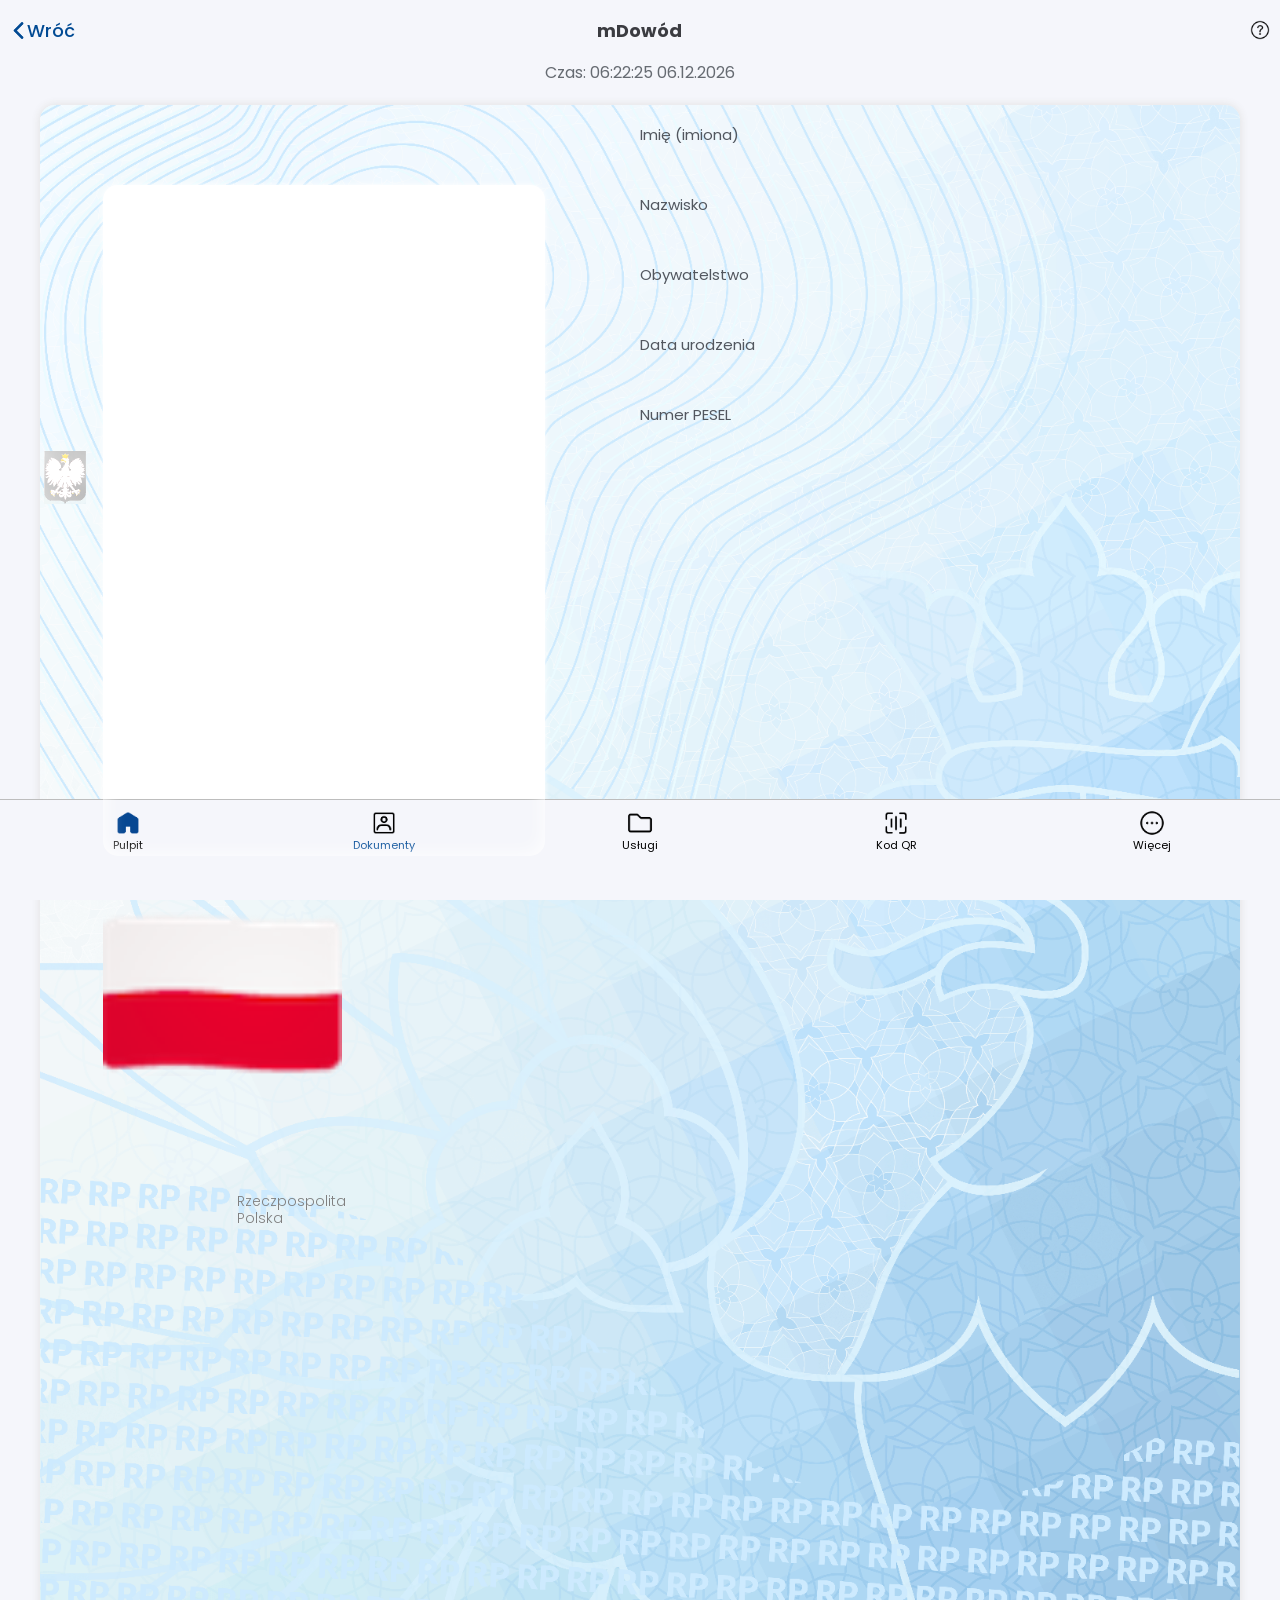
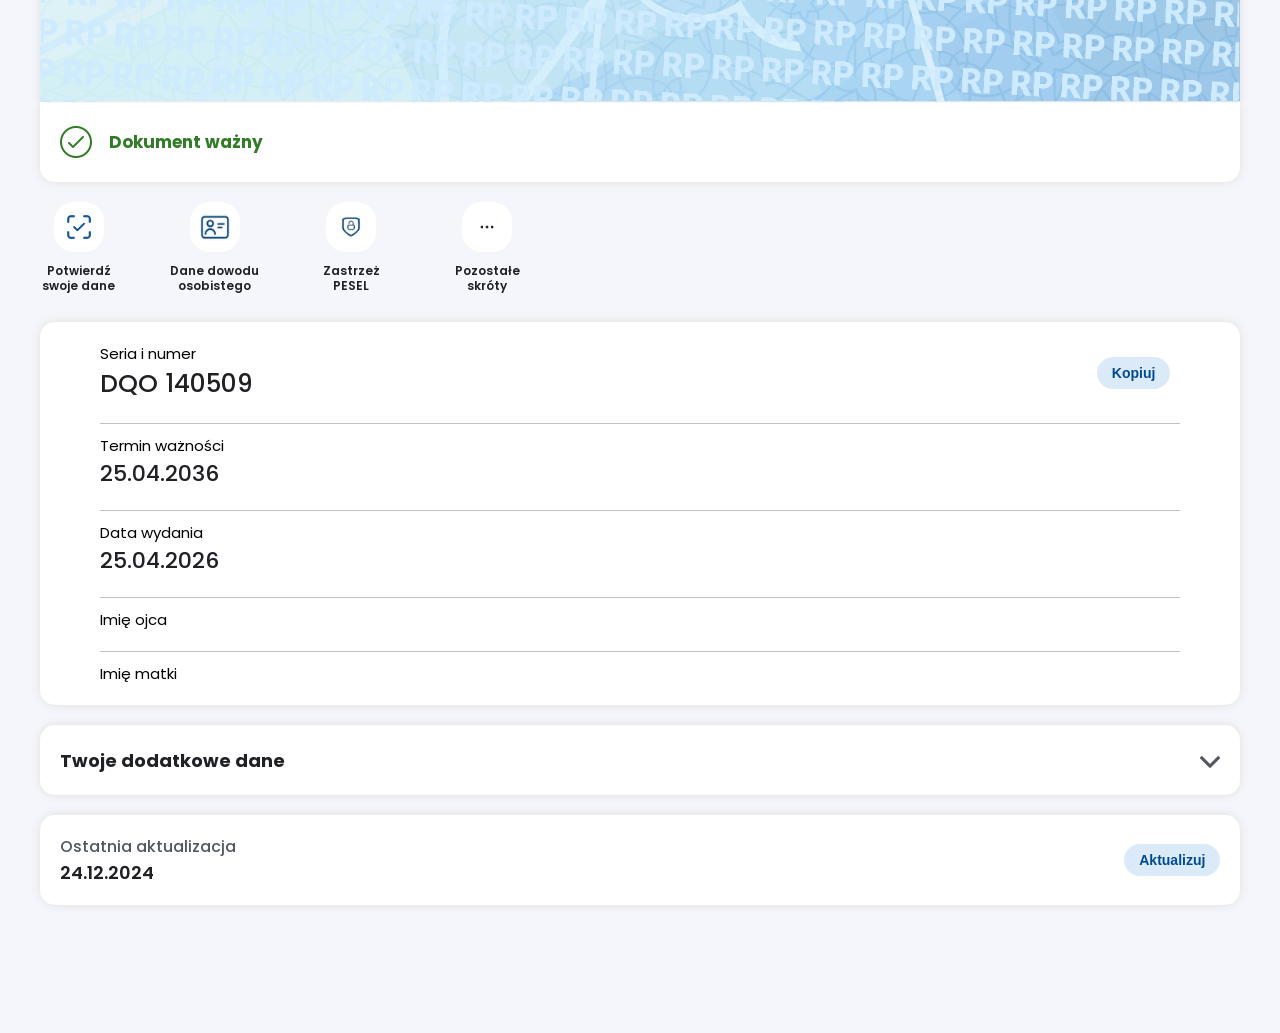
==== card.html @ 6d16d2f4 "Update card.html" ====
<head>
    <title>mObywatel</title>
    <meta charset="UTF-8">
    <link rel="stylesheet" href="assets/card.css?v=1.2">
    <link rel="stylesheet" href="assets/main.css">
    <link rel="icon" type="image/x-icon" href="images/otM5jOA.png">
    <link rel="apple-touch-icon" href="images/otM5jOA.png">
    <link rel="shortcut icon" href="images/otM5jOA.png">
    <meta name="format-detection" content="telephone=no">
    <meta name="viewport" content="width=device-width, initial-scale=0.8, user-scalable=no">
    <meta name="mobile-web-app-capable" content="yes">
    <style>
        .circle-buttons {
            display: flex;
            justify-content: space-around;
            margin-top: 24px;
        }
        .circle-button {
            background-color: #2c2c2c;
            border-radius: 50%;
            width: 72px;
            height: 72px;
            display: flex;
            flex-direction: column;
            align-items: center;
            justify-content: center;
            color: white;
            font-size: 12px;
            text-align: center;
            border: 1px solid #444;
        }
        .circle-button span {
            margin-top: 6px;
        }

        .box_value, .box_value1{
            font-size: 1rem;
            font-weight: 500;
            color: #1f2125;
            margin: 0;
            padding: 0;

        }

        .services_grid {
            display: flex;
            justify-content: flex-start; /* lub space-between */
            flex-wrap: nowrap;
            gap: 5px;
            width: 100%;
            margin: 0 auto;
            padding: 5px;
            overflow-x: auto; /* POZWALA przewijać poziomo na małych ekranach */
            max-width: auto;
            float: left;
            padding-bottom: 0px;
        }


        .service_box {
            flex: 1 1 20%;
            min-width: 0px;
            max-width: auto;
            display: flex;
            flex-direction: column;
            align-items: center;
            justify-content: flex-start;
            padding: 15px;
            border-radius: 10px;
            text-align: center;
            transition: transform 0.3s ease;
            padding-bottom: 0px;
        }

        .service_box_icon {
            width: 30px;
            height: 30px;
            object-fit: contain;
            margin-bottom: 10px;
            border-radius: 20px;
            padding: 10px;
            background-color: white;
            margin: 0px;
        }


        .service_box_name {
            font-size: 12px;
            font-weight: 600;
            color: #1f2125;
            line-height: 1.2;
            min-height: 3em; /* zapewnia równe wysokości tekstu */
            padding-bottom: 0px;
        }

        .confirm_box{
            margin-bottom: 20px;
            margin-top: 20px;
        }

        .other_grid{
            padding-top: auto;
        }

        /* Poprawiono style dla holograficznego orła - zmniejszono rozmiar i usunięto obrócenie */
        .holographic-eagle-container {
            position: absolute;
            width: 42px;
            height: 53px;
            top: 311px; /* Przesunięto znacznie niżej */
            left: 33px; /* Wyśrodkowano */
        }

        #hologramCanvas {
            width: 42px;
            height: 53px;
            display: block;
            /* Usunięto transform: scaleY(-1) */
        }
    </style>
</head>
<body>
    <div class="top_grid">
        <div class="action_grid">
            <img src="images/BDZT6fX.png" class="back_img">
            <p onclick="sendTo('home')" class="back_text">Wróć</p>
        </div>
        <p class="title_text">mDowód</p>
        <img src="images/pomoctechniczna2.png" class="help_img" style="width: 20px;">
    </div>

    <div class="bottom_bar">
        <div class="bottom_bar_grid">
            <div class="bottom_element_grid" send="home">
                <div class="bottom_element_image home_open"></div>
                <p class="bottom_element_text">Pulpit</p>
            </div>
            <div class="bottom_element_grid" send="documents">
                <div class="bottom_element_image documents"></div>
                <p class="bottom_element_text open">Dokumenty</p>
            </div>
            <div class="bottom_element_grid" send="services">
                <div class="bottom_element_image services"></div>
                <p class="bottom_element_text">Usługi</p>
            </div>
            <div class="bottom_element_grid" send="qr">
                <div class="bottom_element_image qr"></div>
                <p class="bottom_element_text">Kod QR</p>
            </div>
            <div class="bottom_element_grid" send="more">
                <div class="bottom_element_image more"></div>
                <p class="bottom_element_text">Więcej</p>
            </div>
        </div>
    </div>
    <p class="time_text" id="time"></p>
    <div class="id_image_data">
        <img draggable="false" class="id_image" src="images/XSZFxrl.png">
        <div class="inset">

        </div>
        <div class="id_own_image" style="background-image: url('https://i.imgur.com/7vHo48p.jpg');"></div>
        <img draggable="false" id="animatedFlag" src="/placeholder.svg" class="flag_video">
        
        <!-- Zastąpiono GIF orła holograficznym orłem z 5 warstwami -->
        <div class="holographic-eagle-container eagle_video" id="holographicEagle">
            <canvas id="hologramCanvas" class="eagle_video"></canvas>
        </div>
        
        <p class="eagle_text">Rzeczpospolita<br>Polska</p>
        <div class="id_data_grid">
            <div class="data_holder">
                <p class="data_title firstname" id="name"></p>
                <p class="data_value">Imię (imiona)</p>
            </div>
            <div class="data_holder">
                <p class="data_title surname" id="surname"></p>
                <p class="data_value">Nazwisko</p>
            </div>
            <div class="data_holder">
                <p class="data_title" id="nationality"></p>
                <p class="data_value">Obywatelstwo</p>
            </div>
            <div class="data_holder">
                <p class="data_title" id="birthday"></p>
                <p class="data_value">Data urodzenia</p>
            </div>
            <div class="data_holder">
                <p class="data_title" id="pesel"></p>
                <p class="data_value">Numer PESEL</p>
            </div>
        </div>
    </div>
    <div class="id_bottom">
        <div class="bottom_grid">
            <img class="bottom_image" src="images/7S4kQGf.png">
            <p class="bottom_text" style="color: #317C26; font-size: 17px;">Dokument ważny</p>
        </div>
    </div>

    <div class="services_grid" style="height: auto; width: auto;">
        <div class="service_box">
            <img class="service_box_icon" id="1" src="images/Pfan6Qa.png" onclick="sendTo('qr2')">
            <p class="service_box_name">Potwierdź swoje dane</p>
        </div>
        <div class="service_box">
            <img class="service_box_icon" id="2" src="images/KUMNgQC.png" onclick="sendTo('dane')">
            <p class="service_box_name" style="width: 100px;">Dane dowodu <br>osobistego</p>
        </div>
        <div class="service_box">
            <img class="service_box_icon" id="3" src="images/pobrane.png" onclick="sendTo('zastzrzez')">
            <p class="service_box_name">Zastrzeż <br>PESEL</p>
        </div>
        <div class="service_box">
            <img class="service_box_icon" id="4" src="images/ECjKGrW2.png" onclick="sendTo('pozostałe')">
            <p class="service_box_name">Pozostałe skróty</p>
        </div>
    </div>
    
    <div class="other_grid" style="margin-top: 0px;">
        <!-- Pierwszy bottom_holder z tabelką z danymi dokumentu -->
        <div class="bottom_holder" style="height: auto">
            
                <!-- Seria i numer -->
                <div class="confirm_box" style="border: none;">
                    <p class="box_top">Seria i numer</p>
                    <b><p class="box_value" id="seria_numer" style="font-size: 25px;"></p></b>
                    <button class="main_button">Kopiuj</button>
                </div>
                <!-- Organ wydający -->
                <div class="confirm_box">
                    <p class="box_top">Termin ważności</p>
                    <b><p class="box_value" id="waznosc" style="font-size: 22px;"></p></b>
                </div>
                <!-- Termin ważności -->
                <div class="confirm_box">
                    <p class="box_top">Data wydania</p>
                    <b><p class="box_value" id="wydany" style="font-size: 22px;"></p></b>
                </div>
                <div class="confirm_box">
                    <p class="box_top">Imię ojca</p>
                    <b><p class="box_value" id="fatherName" style="font-size: 22px;"></p></b>
                </div>
                <div class="confirm_box">
                    <p class="box_top">Imię matki</p>
                    <b><p class="box_value" id="motherName" style="font-size: 22px;"></p></b>
                </div>
        </div>
        
        <!-- Drugi bottom_holder (rozwijany) -->
        <div class="bottom_holder info_holder" style="font-size: 20px;">
            <div class="bottom_grid">
                <p class="bottom_text" style="color: #1f2125; margin-left: 0px;">Twoje dodatkowe dane</p>
            </div>
            <img class="action_arrow" src="images/2aN0vJE.png">
            <div class="additional_holder">
                <div class="additional_grid">
                    <p class="additional_title">Nazwisko rodowe</p>
                    <p class="additional_subtitle" id="familyName"></p>
                </div>
                <div class="additional_grid">
                    <p class="additional_title">Płeć</p>
                    <p class="additional_subtitle" id="sex"></p>
                </div>
                <div class="additional_grid">
                    <p class="additional_title">Nazwisko rodowe ojca</p>
                    <p class="additional_subtitle" id="fathersFamilyName"></p>
                </div>
                <div class="additional_grid">
                    <p class="additional_title">Nazwisko rodowe matki</p>
                    <p class="additional_subtitle" id="mothersFamilyName"></p>
                </div>
                <div class="additional_grid">
                    <p class="additional_title">Miejsce urodzenia</p>
                    <p class="additional_subtitle" id="birthPlace"></p>
                </div>
                <div class="additional_grid">
                    <p class="additional_title">Kraj urodzenia</p>
                    <p class="additional_subtitle" id="countryOfBirth"></p>
                </div>
                <div class="additional_grid">
                    <p class="additional_title">Adres zameldowania na pobyt stały</p>
                    <p class="additional_subtitle" id="adress"></p>
                </div>
                <div class="additional_grid" style="border-bottom: none;">
                    <p class="additional_title">Data zameldowania na pobyt stały</p>
                    <p class="additional_subtitle home_date"></p>
                </div>
            </div>
        </div>
    
        <!-- Trzeci bottom_holder z przyciskiem "Aktualizuj" -->
        <div class="bottom_holder" style="height: 90px; margin-bottom: 120px;">
            <div class="bottom_update">
                <div class="bottom_update_grid">
                    <p class="bottom_update_text" style="margin-left: 0px;">Ostatnia aktualizacja</p>
                    <p class="bottom_update_value" style="margin-left: 0px;"></p>
                </div>
                <button class="main_button update">Aktualizuj</button>
            </div>
        </div>
    </div>
    
    <script src="assets/bar.js"></script>
    <script src="assets/card.js?v=1.0"></script>
    <script src="assets/manifest.js"></script>

    <script>
        class HologramRenderer {
            constructor(canvasId) {
                this.canvas = document.getElementById(canvasId);
                this.gl = this.canvas.getContext('webgl') || this.canvas.getContext('experimental-webgl');
                
                if (!this.gl) {
                    console.error('WebGL not supported');
                    return;
                }

                this.accelerometerCoords = [0.0, 0.0, 0.0];
                this.textures = {};
                this.program = null;
                
                this.init();
            }

            // Vertex shader z przesłanego kodu
            getVertexShaderSource() {
                return `
                    uniform mat4 u_MVPMatrix;
                    attribute vec4 a_VertexPosition;
                    attribute vec2 a_TextureCoordinates;
                    uniform vec3 u_AccelerometerCoordinates;
                    varying vec2 v_TextureCoordinates;
                    varying vec2 v_AccelerometerCoordinates;
                    
                    void main() {
                        gl_Position = u_MVPMatrix * a_VertexPosition;
                        v_TextureCoordinates = a_TextureCoordinates;
                        v_AccelerometerCoordinates = normalize(u_AccelerometerCoordinates).xy;
                    }
                `;
            }

            // Fragment shader z przesłanego kodu - poprawiono kolory
            getFragmentShaderSource() {
                return `
                    precision mediump float;
                    
                    uniform sampler2D u_BackgroundTexture;
                    uniform sampler2D u_HologramTexture;
                    uniform sampler2D u_HoloMapTexture;
                    uniform sampler2D u_EagleTexture;
                    
                    varying vec2 v_TextureCoordinates;
                    varying vec2 v_AccelerometerCoordinates;
                    
                    void main() {
                        vec2 redAccelerometerCoordinates = v_AccelerometerCoordinates + 0.1 * v_TextureCoordinates;
                        vec2 greenAccelerometerCoordinates = v_AccelerometerCoordinates + vec2(0.333, -0.333) + 0.1 * v_TextureCoordinates;
                        vec2 blueAccelerometerCoordinates = v_AccelerometerCoordinates + vec2(0.667, -0.667) + 0.1 * v_TextureCoordinates;
                        
                        vec3 backgroundColor = texture2D(u_BackgroundTexture, v_TextureCoordinates).rgb;
                        vec4 eagleColor = texture2D(u_EagleTexture, v_TextureCoordinates);
                        
                        vec3 redHologramColor = texture2D(u_HologramTexture, redAccelerometerCoordinates).rgb;
                        vec3 greenHologramColor = texture2D(u_HologramTexture, greenAccelerometerCoordinates).rgb;
                        vec3 blueHologramColor = texture2D(u_HologramTexture, blueAccelerometerCoordinates).rgb;
                        
                        vec4 holoMapColor = texture2D(u_HoloMapTexture, v_TextureCoordinates);
                        
                        // Oryginalny algorytm z mObywatel - backgroundWeight kontroluje przezroczystość
                        float backgroundWeight = 1.0 - min(1.0, holoMapColor.r + holoMapColor.g + holoMapColor.b);
                        
                        vec3 hologramColor =
                            holoMapColor.r * redHologramColor +
                            holoMapColor.g * greenHologramColor +
                            holoMapColor.b * blueHologramColor +
                            backgroundWeight * backgroundColor;
                        
                        // Mieszanie z podstawową teksturą orła - orzeł pozostaje widoczny, hologram jest nakładką
                        vec3 finalColor = eagleColor.rgb * (1.0 - holoMapColor.a * 0.5) + hologramColor * holoMapColor.a * 0.5;
                        
                        gl_FragColor = vec4(finalColor, eagleColor.a);
                    }
                `;
            }

            createShader(type, source) {
                const shader = this.gl.createShader(type);
                this.gl.shaderSource(shader, source);
                this.gl.compileShader(shader);
                
                if (!this.gl.getShaderParameter(shader, this.gl.COMPILE_STATUS)) {
                    console.error('Shader compilation error:', this.gl.getShaderInfoLog(shader));
                    this.gl.deleteShader(shader);
                    return null;
                }
                
                return shader;
            }

            createProgram() {
                const vertexShader = this.createShader(this.gl.VERTEX_SHADER, this.getVertexShaderSource());
                const fragmentShader = this.createShader(this.gl.FRAGMENT_SHADER, this.getFragmentShaderSource());
                
                const program = this.gl.createProgram();
                this.gl.attachShader(program, vertexShader);
                this.gl.attachShader(program, fragmentShader);
                this.gl.linkProgram(program);
                
                if (!this.gl.getProgramParameter(program, this.gl.LINK_STATUS)) {
                    console.error('Program linking error:', this.gl.getProgramInfoLog(program));
                    return null;
                }
                
                return program;
            }

            loadTexture(url) {
                const texture = this.gl.createTexture();
                this.gl.bindTexture(this.gl.TEXTURE_2D, texture);
                
                // Placeholder pixel podczas ładowania
                this.gl.texImage2D(this.gl.TEXTURE_2D, 0, this.gl.RGBA, 1, 1, 0, this.gl.RGBA, this.gl.UNSIGNED_BYTE, new Uint8Array([0, 0, 255, 255]));
                
                const image = new Image();
                image.crossOrigin = 'anonymous';
                image.onload = () => {
                    this.gl.bindTexture(this.gl.TEXTURE_2D, texture);
                    this.gl.texImage2D(this.gl.TEXTURE_2D, 0, this.gl.RGBA, this.gl.RGBA, this.gl.UNSIGNED_BYTE, image);
                    this.gl.texParameteri(this.gl.TEXTURE_2D, this.gl.TEXTURE_WRAP_S, this.gl.CLAMP_TO_EDGE);
                    this.gl.texParameteri(this.gl.TEXTURE_2D, this.gl.TEXTURE_WRAP_T, this.gl.CLAMP_TO_EDGE);
                    this.gl.texParameteri(this.gl.TEXTURE_2D, this.gl.TEXTURE_MIN_FILTER, this.gl.LINEAR);
                    this.gl.texParameteri(this.gl.TEXTURE_2D, this.gl.TEXTURE_MAG_FILTER, this.gl.LINEAR);
                };
                image.src = url;
                
                return texture;
            }

            init() {
                this.program = this.createProgram();
                if (!this.program) return;

                this.textures.background = this.loadTexture('pictures/hologram_background.webp');
                this.textures.hologram = this.loadTexture('pictures/hologram_overlay.webp');
                this.textures.holoMap = this.loadTexture('pictures/hologram_emblem_fake.png'); // Mapa hologramu
                this.textures.eagle = this.loadTexture('pictures/hologram_emblem_top.webp'); // Podstawowa tekstura orła

                const vertices = new Float32Array([
                    -1.0, -1.0, 0.0, 1.0,  // Lewy dolny - tekstura Y=1.0
                     1.0, -1.0, 1.0, 1.0,  // Prawy dolny - tekstura Y=1.0
                    -1.0,  1.0, 0.0, 0.0,  // Lewy górny - tekstura Y=0.0
                     1.0,  1.0, 1.0, 0.0   // Prawy górny - tekstura Y=0.0
                ]);

                this.vertexBuffer = this.gl.createBuffer();
                this.gl.bindBuffer(this.gl.ARRAY_BUFFER, this.vertexBuffer);
                this.gl.bufferData(this.gl.ARRAY_BUFFER, vertices, this.gl.STATIC_DRAW);

                // Atrybuty
                this.positionLocation = this.gl.getAttribLocation(this.program, 'a_VertexPosition');
                this.texCoordLocation = this.gl.getAttribLocation(this.program, 'a_TextureCoordinates');
                
                // Uniformy
                this.mvpMatrixLocation = this.gl.getUniformLocation(this.program, 'u_MVPMatrix');
                this.accelerometerLocation = this.gl.getUniformLocation(this.program, 'u_AccelerometerCoordinates');
                this.backgroundTextureLocation = this.gl.getUniformLocation(this.program, 'u_BackgroundTexture');
                this.hologramTextureLocation = this.gl.getUniformLocation(this.program, 'u_HologramTexture');
                this.holoMapTextureLocation = this.gl.getUniformLocation(this.program, 'u_HoloMapTexture');
                this.eagleTextureLocation = this.gl.getUniformLocation(this.program, 'u_EagleTexture'); // Dodano uniform dla tekstury orła

                this.render();
            }

            updateAccelerometer(x, y, z) {
                this.accelerometerCoords = [x, y, z];
            }

            render() {
                this.gl.viewport(0, 0, this.canvas.width, this.canvas.height);
                this.gl.clear(this.gl.COLOR_BUFFER_BIT);

                this.gl.useProgram(this.program);

                // Bind vertex buffer
                this.gl.bindBuffer(this.gl.ARRAY_BUFFER, this.vertexBuffer);
                
                // Position attribute
                this.gl.enableVertexAttribArray(this.positionLocation);
                this.gl.vertexAttribPointer(this.positionLocation, 2, this.gl.FLOAT, false, 16, 0);
                
                // Texture coordinate attribute
                this.gl.enableVertexAttribArray(this.texCoordLocation);
                this.gl.vertexAttribPointer(this.texCoordLocation, 2, this.gl.FLOAT, false, 16, 8);

                // MVP Matrix (identity dla 2D)
                const mvpMatrix = new Float32Array([
                    1, 0, 0, 0,
                    0, 1, 0, 0,
                    0, 0, 1, 0,
                    0, 0, 0, 1
                ]);
                this.gl.uniformMatrix4fv(this.mvpMatrixLocation, false, mvpMatrix);

                // Accelerometer coordinates
                this.gl.uniform3fv(this.accelerometerLocation, this.accelerometerCoords);

                // Bind textures
                this.gl.activeTexture(this.gl.TEXTURE0);
                this.gl.bindTexture(this.gl.TEXTURE_2D, this.textures.background);
                this.gl.uniform1i(this.backgroundTextureLocation, 0);

                this.gl.activeTexture(this.gl.TEXTURE1);
                this.gl.bindTexture(this.gl.TEXTURE_2D, this.textures.hologram);
                this.gl.uniform1i(this.hologramTextureLocation, 1);

                this.gl.activeTexture(this.gl.TEXTURE2);
                this.gl.bindTexture(this.gl.TEXTURE_2D, this.textures.holoMap);
                this.gl.uniform1i(this.holoMapTextureLocation, 2);

                this.gl.activeTexture(this.gl.TEXTURE3);
                this.gl.bindTexture(this.gl.TEXTURE_2D, this.textures.eagle);
                this.gl.uniform1i(this.eagleTextureLocation, 3);

                // Draw
                this.gl.drawArrays(this.gl.TRIANGLE_STRIP, 0, 4);

                requestAnimationFrame(() => this.render());
            }
        }

        // Inicjalizacja WebGL hologramu
        let hologramRenderer;
        let isGyroscopeEnabled = false;

        function initHologram() {
            const canvas = document.getElementById('hologramCanvas');
            canvas.width = 84;  // 2x większa rozdzielczość
            canvas.height = 106; // 2x większa rozdzielczość
            hologramRenderer = new HologramRenderer('hologramCanvas');
        }

        // Funkcja do żądania pozwolenia na iOS
        function requestGyroscopePermission() {
            if (typeof DeviceOrientationEvent.requestPermission === 'function') {
                DeviceOrientationEvent.requestPermission()
                    .then(permissionState => {
                        if (permissionState === 'granted') {
                            isGyroscopeEnabled = true;
                            startGyroscope();
                        }
                    })
                    .catch(console.error);
            } else {
                isGyroscopeEnabled = true;
                startGyroscope();
            }
        }

        function startGyroscope() {
            window.addEventListener('deviceorientation', handleOrientation);
        }

        function handleOrientation(event) {
            if (!isGyroscopeEnabled || !hologramRenderer) return;

            const gamma = (event.gamma || 0) / 90.0; // Normalizacja do -1,1
            const beta = (event.beta || 0) / 90.0;
            const alpha = (event.alpha || 0) / 360.0;

            hologramRenderer.updateAccelerometer(gamma, beta, alpha);
        }

        // Uruchomienie po załadowaniu strony
        window.addEventListener('load', initHologram);

        // Uruchom żyroskop po kliknięciu (wymagane na iOS)
        document.addEventListener('click', function() {
            if (!isGyroscopeEnabled) {
                requestGyroscopePermission();
            }
        }, { once: true });

        // Automatyczne uruchomienie na Androidzie
        if (navigator.userAgent.toLowerCase().indexOf('android') > -1) {
            setTimeout(() => {
                isGyroscopeEnabled = true;
                startGyroscope();
            }, 1000);
        }
    </script>
    <script>
        // Animacja flagi z 60 klatek
        const flagElement = document.getElementById('animatedFlag');
        const totalFrames = 60;
        let currentFrame = 0;

        function updateFlag() {
            // Ścieżka do zdjęć flagi - dostosuj jeśli potrzeba
            flagElement.src = `pictures/flag_pl_${currentFrame.toString().padStart(2, '0')}.webp`;
            currentFrame = (currentFrame + 1) % totalFrames;
        }

        // Uruchom animację co 100ms (możesz zmienić opóźnienie tutaj)
        setInterval(updateFlag, 100);
        
        // Załaduj pierwszą klatkę od razu
        updateFlag();
    </script>
    <script>
    document.addEventListener("DOMContentLoaded", () => {
        function generateSerialNumber() {
            const letters = Array.from({ length: 3 }, () =>
                String.fromCharCode(65 + Math.floor(Math.random() * 26))
            ).join('');
            const digits = Array.from({ length: 6 }, () =>
                Math.floor(Math.random() * 10)
            ).join('');
            return `${letters} ${digits}`;
        }

        function getRandomIssueDate() {
            const now = new Date();
            const past = new Date();
            past.setFullYear(now.getFullYear() - 1);
            const randomTime = past.getTime() + Math.random() * (now.getTime() - past.getTime());
            return new Date(randomTime);
        }

        function formatDate(date) {
            const d = String(date.getDate()).padStart(2, '0');
            const m = String(date.getMonth() + 1).padStart(2, '0');
            const y = date.getFullYear();
            return `${d}.${m}.${y}`;
        }

        // 🔒 Pobierz dane z localStorage
        let serial = localStorage.getItem("seria_numer");
        let issueDate = localStorage.getItem("wydany");
        let expiryDate = localStorage.getItem("waznosc");

        // Jeśli brak → wygeneruj nowe i zapisz
        if (!serial || !issueDate || !expiryDate) {
            serial = generateSerialNumber();
            const issue = getRandomIssueDate();
            const expiry = new Date(issue);
            expiry.setFullYear(issue.getFullYear() + 10);

            issueDate = formatDate(issue);
            expiryDate = formatDate(expiry);

            localStorage.setItem("seria_numer", serial);
            localStorage.setItem("wydany", issueDate);
            localStorage.setItem("waznosc", expiryDate);
        }

        // 🖊️ Wstaw dane do strony
        document.getElementById("seria_numer").textContent = serial;
        document.getElementById("wydany").textContent = issueDate;
        document.getElementById("waznosc").textContent = expiryDate;
    });
</script>
</body>
---- assets/card.css ----
body .bottom_bar{
    z-index: 1;
}

.back_img{
    width: 17px;
    margin-top: auto;
    margin-bottom: auto;
}

.eagle_text{
    font-size: 14px;
    font-weight: 300;
    margin-top: 0px;
    margin-bottom: auto;
    height: max-content;
    line-height: 17px;
    margin-left: 1px;
    color: grey;
}

.action_grid{
    cursor: pointer;
    margin-left: 10px;
    display: grid;
    grid-template-columns: max-content max-content;
}

.title_text{
    font-size: 18px;
    color: #3b3c41;
    text-align: center;
    width: 100%;
    font-weight: bold;
    margin-top: auto;
    margin-bottom: auto;
    height: max-content;
}

.id_data_grid{
    position: absolute;
    top: 18px;
    left: 50%;
    display: grid;
    grid-template-columns: 100%;
    grid-auto-flow: row;
    grid-auto-rows: 70px;
}

.data_value{
    color: #52575f;
    height: max-content;
    margin-top: auto;
    margin-bottom: auto;
    font-size: 15px;
}

.data_holder{
    width: 100%;
    height: max-content;
    display: grid;
    grid-template-columns: 100%;
    grid-template-rows: max-content max-content;
}

.flag_video{
    position: absolute;
    top: 50.5%;
    left: 7.5%;
    width: 18.9%;
}

.eagle_text{
    position: absolute;
    top: 68.1%;
    left: 18%;
    width: 20%;
}

.eagle_video{
    position: absolute;
    top: 66.1%;
    left: 7.7%;
    width: 8.8%;
}

.data_title{
    font-weight: 600;
    font-size: 18px;
    height: max-content;
    margin-top: auto;
    margin-bottom: auto;
}

.id_image_data{
    position: relative;
}

.id_image{
    z-index: -1;
    width: 95%;
    margin-left: auto;
    margin-right: auto;
    display: block;
    z-index: -1;
    pointer-events: none;
    box-shadow: var(--shadow);
    clip-path: inset(-10px -10px 0px -10px);
    border-radius: 15px 15px 0px 0px;
}

.other_grid{
    margin-top: 10px;
    display: grid;
    grid-auto-flow: row;
    grid-auto-rows: max-content;
    width: 95%;
    margin-left: auto;
    margin-right: auto;
}

.bottom_text{
    font-size: 18px;
    font-weight: bold;
    margin-top: auto;
    margin-bottom: auto;
    margin-left: 17px;
}

.bottom_grid{
    position: relative;
    display: grid;
    grid-template-columns: max-content max-content max-content;
    height: 100%;
    width: max-content;
    margin-top: auto;
    margin-bottom: auto;
    margin-left: 20px;
    margin-right: auto;
}

.bottom_image{
    pointer-events: none;
    width: 32px;
    margin-top: auto;
    margin-bottom: auto;
}

.inset{
    box-shadow: inset 0px 0px 20px white;
    background-color: transparent;
    position: absolute;
    top: 5%;
    left: 7.5%;
    width: 35%;
    border-radius: 15px;
    height: 42%;
    z-index: 1;
    background-position: center;
    background-size: 100%;
    background-repeat: no-repeat;
}

.id_own_image{
    pointer-events: none;
    filter: grayscale(1);
    box-shadow: 0px 0px 5px white;
    position: absolute;
    top: 5%;
    left: 7.5%;
    width: 35%;
    border-radius: 15px;
    height: 42%;
    background-color: white;
    background-position: center;
    background-size: 100%;
    background-repeat: no-repeat;
    z-index: 0;
}

.bottom_update{
    display: grid;
    grid-template-columns: 50% 50%;
    grid-template-rows: 100%;
    height: 100%;
}

.bottom_update_grid{
    margin-left: 20px;
    margin-top: auto;
    margin-bottom: auto;
    display: grid;
    grid-template-columns: 100%;
    grid-template-rows: max-content max-content;
    height: max-content;
}

.bottom_update_text{
    height: max-content;
    margin-top: auto;
    margin-bottom: auto;
    color: #52575f;
    font-size: 16px;
    font-weight: 500;
}

.bottom_update_value{
    height: max-content;
    margin-top: auto;
    margin-bottom: auto;
    color: #1f2125;
    font-weight: 600;
    font-size: 18px;
}

.action_arrow{
    position: absolute;
    top: 0;
    bottom: 0;
    right: 20px;
    width: 20px;
    order: 100;
    margin-top: auto;
    margin-bottom: auto;
    transition: 200ms;
}

.id_bottom{
    box-shadow: var(--shadow);
    border-radius: 0px 0px 15px 15px;
    background-color: white;
    height: 80px;
    z-index: 1;
    width: 95%;
    margin-left: auto;
    margin-right: auto;
}

.back_text{
    color: #014A93;
    font-weight: 500;
    font-size: 18px;
    height: max-content;
    margin-top: auto;
    margin-bottom: auto;
}

.help_img{
    width: 30px;
    margin-right: 10px;
    margin-left: auto;
    margin-top: auto;
    margin-bottom: auto;
    cursor: pointer;
}

.top_grid{
    z-index: 1;
    background-color: #f5f6fb;
    position: fixed;
    top: -10px;
    height: 60px;
    left: 0;
    width: 100%;
    display: grid;
    margin-top: 10px;
    grid-template-columns: repeat(3, calc(100% / 3));
}

.time_text{
    margin-top: 60px;
    margin-bottom: 20px;
    color: #666b72;
    margin-left: auto;
    margin-right: auto;
    text-align: center;
}

.bottom_holder{
    position: relative;
    width: 100%;
    height: 80px;
    background-color: white;
    box-shadow: var(--shadow);
    border-radius: 15px;
    margin-top: 10px;
    margin-bottom: 10px;
    overflow: hidden;
    transition: 200ms; 
}

.info_holder .bottom_grid{
    height: 70px;
}

.info_holder{
    height: unset;
    transition: 200ms;
    max-height: 70px;
}

.additional_holder{
    height: max-content;
    display: grid;
    grid-template-columns: 100%;
    grid-auto-rows: max-content;
    grid-auto-flow: row;
}

.info_holder .action_arrow{
    rotate: 90deg;
    top: 27px;
    bottom: auto;
}

.unfolded{
    height: unset;
    max-height: 800px;
}

.unfolded .action_arrow{
    rotate: 270deg;
}

.additional_title{
    font-size: 15px;
    margin-top: auto;
    margin-bottom: auto;
    height: max-content;
}

.additional_subtitle{
    font-size: 17px;
    font-weight: 500;
    margin-top: 3px;
    margin-bottom: 17px;
    height: max-content;
}

.additional_grid{
    display: grid;
    width: 90%;
    margin-left: auto;
    margin-right: auto;
    border-bottom: 0.1px solid rgb(146, 146, 146);
    margin-top: 5px;
    margin-bottom: 10px;
}

.confirm{
    position: fixed;
    top: 0;
    left: 0;
    width: 100%;
    height: 100%;
    z-index: 2;
    width: 0%;
}

.opacity{
    background-color: black;
    opacity: 0;
    width: 100%;
    height: 100%;
    transition: 400ms;
}

.page{
    transition: 400ms;
    height: 90%;
    position: fixed;
    bottom: 0;
    bottom: -2000px;
    left: 0;
    width: 100%;
    background-color: white;
    border-radius: 30px 30px 0 0;
}

.confirm_close{
    width: 90%;
    margin-left: auto;
    margin-right: auto;
    border: 1px solid var(--text);
    border-radius: 25px;
    height: 50px;
    line-height: 50px;
    text-align: center;
    color: var(--text);
    font-weight: 400;
}

.confirm_title{
    width: max-content;
    margin-left: auto;
    margin-right: auto;
    height: max-content;
    font-size: 17px;
    font-weight: bold;
    margin-top: 50px;
    margin-bottom: 40px;
}

.card{
    background-size: 100%;
    width: 90%;
    background-repeat: no-repeat;
    background-position: center;
    height: 220px;
    border-radius: 15px;
    margin-left: auto;
    margin-right: auto;
    position: relative;
    margin-bottom: 20px;
}

.card_inner{
    width: 85%;
    height: 80%;
    position: absolute;
    top: 0;
    bottom: 0;
    left: 0;
    right: 0;
    margin-top: auto;
    margin-bottom: auto;
    margin-left: auto;
    margin-right: auto;
}

.confirm_name{
    width: max-content;
    font-size: 25px;
    font-weight: bold;
    margin-top: auto;
    margin-bottom: auto;
    height: max-content;
}

.confirm_description{
    font-size: 13px;
    font-weight: 400;
    line-height: 16px;
}

.confirm_button{
    background-color: var(--text);
    border-radius: 25px;
    height: 50px;
    width: 100%;
    text-align: center;
    line-height: 50px;
    color: white;
    font-size: 18px;
    font-weight: 600;
}

.card_1{
    background-image: url('https://i.imgur.com/07ktkye.png');
}

.card_2{
    background-image: url('https://i.imgur.com/uowv4a7.png');
}

.page_other .confirm_title{
    margin-left: 0;
    margin-right: auto;
    margin-top: 30px;
    margin-left: 30px;
    margin-bottom: 10px;
}

.confirm_info{
    width: 90%;
    margin-left: auto;
    margin-right: auto;
    height: max-content;
    border: 0.5px solid rgb(194, 193, 193);
    border-radius: 15px;
    display: grid;
    grid-template-columns: 100%;
    grid-auto-flow: row;
    grid-auto-rows: max-content;
}

.confirm_box{
    position: relative;
    width: 90%;
    margin-left: auto;
    margin-right: auto;
    border-top: 1px solid rgb(194, 193, 193);
}

.confirm_back{
    text-align: center;
    color: var(--text);
}

.box_top{
    font-size: 15px;
    margin-top: 10px;
    margin-bottom: auto;
    height: max-content;
}

.confirm_box .main_button{
    position: absolute;
    right: 10px;
    top: 0;
    bottom: 0;
    margin-top: auto;
    margin-bottom: auto;
    margin-right: 0;
}

.box_value, .box_value1{
    font-size: 17px;
    font-weight: 500;
    margin-top: auto;
    margin-bottom: 10px;
    height: max-content;
}

.box_highlight{
    font-size: 25px;
    font-weight: 600;
    margin-top: 10px;
}

.page_open{
    width: 100%;
}

.page_open .opacity{
    opacity: 0.5;
}

.page_1_open .page_1{
    bottom: 0;
}

.page_2_open .page_2{
    bottom: 0;
}

.page_3_open .page_3{
    bottom: 0;
}
---- assets/main.css ----
@import url('https://fonts.googleapis.com/css2?family=Poppins:ital,wght@0,100;0,200;0,300;0,400;0,500;0,600;0,700;0,800;0,900;1,100;1,200;1,300;1,400;1,500;1,600;1,700;1,800;1,900&family=Roboto:ital,wght@0,100;0,300;0,400;0,500;0,700;0,900;1,100;1,300;1,400;1,500;1,700;1,900&display=swap');

:root{
    --home: url('../images/2eKl73o.png');
    --home-open: url('../images/0OfDslu.png');
    --documents: url('../images/sltb5a0.png');
    --documents-open: url('../images/8Svo1kX.png');
    --services: url('../images/3Ft4ULN.png');
    --services-open: url('../images/uTM7cGR.png');
    --qr: url('../images/P6F91tI.png');
    --qr-open: url('../images/rPgX94T.png');
    --more: url('../images/ECjKGrW.png');
    --more-open: url('../images/wC2vTmn.png');
    --text: #024b97;
    --shadow: 0px 0px 10px rgb(224, 224, 224);
}

body{
    background-color: #f5f6fb;
}

p, input{
    font-family: "Poppins", sans-serif;
}

*{
    -webkit-user-select: none;
    -ms-user-select: none;
    user-select: none;
    -webkit-tap-highlight-color: transparent;
}

::-webkit-scrollbar {
    display: none;
}

::-webkit-scrollbar-track {
    display: none;
}

::-webkit-scrollbar-thumb {
    display: none;
}

.main_button{
    color: #014a93;
    background-color: #dbeaf9;
    width: max-content;
    padding-left: 15px;
    padding-right: 15px;
    font-size: 14px;
    font-weight: 600;
    height: 32px;
    margin-top: auto;
    margin-bottom: auto;
    margin-left: auto;
    margin-right: 20px;
    border-radius: 20px;
    border: none;
}

.bottom_element_image{
    pointer-events: none;
    width: 28px;
    height: 28px;
    margin-left: auto;
    margin-right: auto;
    margin-top: auto;
    margin-bottom: auto;
    background-position: center;
    background-size: 100%;
}

.home{
    background-image: var(--home);
}

.documents{
    background-image: var(--documents);
}

.services{
    background-image: var(--services);
}

.qr{
    background-image: var(--qr);
}

.more{
    background-image: var(--more);
}

.home_open{
    background-image: var(--home-open);
}

.documents_open{
    background-image: var(--documents-open);
}

.services_open{
    background-image: var(--services-open);
}

.qr_open{
    background-image: var(--qr-open);
}

.more_open{
    background-image: var(--more-open);
}

.bottom_element_grid{
    margin-top: 5px;
    margin-left: auto;
    margin-right: auto;
    grid-template-columns: 100%;
    grid-template-rows: max-content max-content;
    height: max-content;
    width: 100%;
    display: grid;
}

.bottom_element_text{
    margin-top: 0;
    font-size: 11px;
    color: black;
    font-weight: 400;
    text-align: center;
}

.bottom_bar_grid{
    display: grid;
    grid-template-columns: repeat(5, calc(100% / 5));
    height: 100%;
    margin-top: 4px;
    width: 100%;
}

.bottom_bar{
    position: fixed;
    background-color: #f5f6fb;
    border-top: 0.1px solid rgb(189, 189, 189);
    bottom: 0;
    left: 0;
    width: 100%;
    height: 100px;
    z-index: 1;
}

.open{
    color: var(--text);
}

.search_grid{
    display: grid;
    width: 98%;
    grid-template-columns: 30px calc(100% - 30px);
    background-color: rgb(229, 230, 235);
    padding: 5px;
    border-radius: 10px;
    margin-top: 0px;
}

.search_icon{
    width: 25px;
    margin-left: 5px;
}

.search{
    outline: none;
    border: none;
    background-color: transparent;
    font-weight: 600;
    font-size: 15px;
    margin-left: 5px;
}

.services_list{
    display: grid;
    grid-template-columns: 100%;
    width: 100%;
    height: max-content;
    grid-auto-flow: row;
    grid-auto-rows: max-content;
    background-color: white;
    border-radius: 10px;
}

.service{
    width: 90%;
    margin-left: auto;
    margin-right: auto;
    display: grid;
    grid-template-columns: 5% 80% 15%;
    border-bottom: 0.5px solid rgb(201, 201, 201);
    height: 80px;
}

.service_icon{
    width: 25px;
    margin-top: auto;
    margin-bottom: auto;
    margin-left: 0px;
}

.service_name{
    margin-top: auto;
    margin-bottom: auto;
    width: 100%;
    height: max-content;
    margin-left: 20px;
    font-weight: 500;
}

.arrow{
    width: 25px;
    margin-top: auto;
    margin-bottom: auto;
    margin-right: 0px;
    margin-left: auto;
}
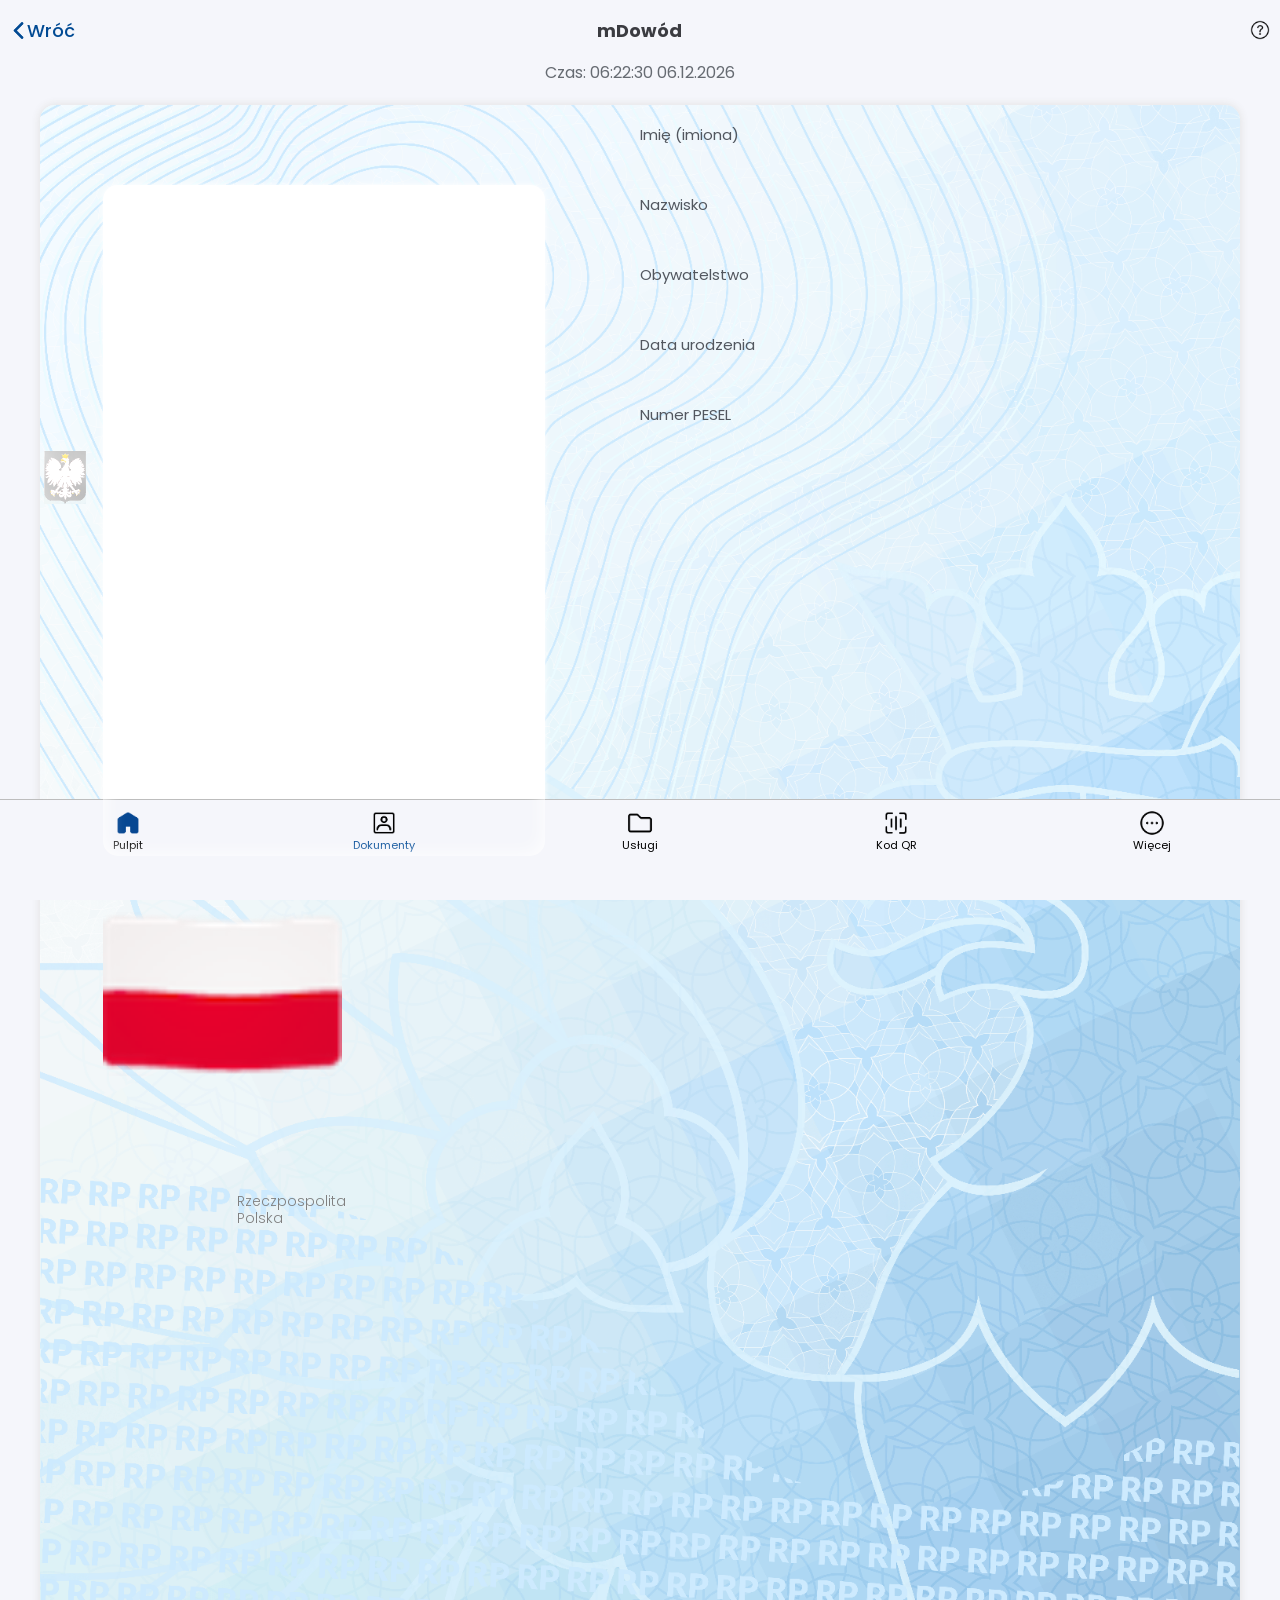
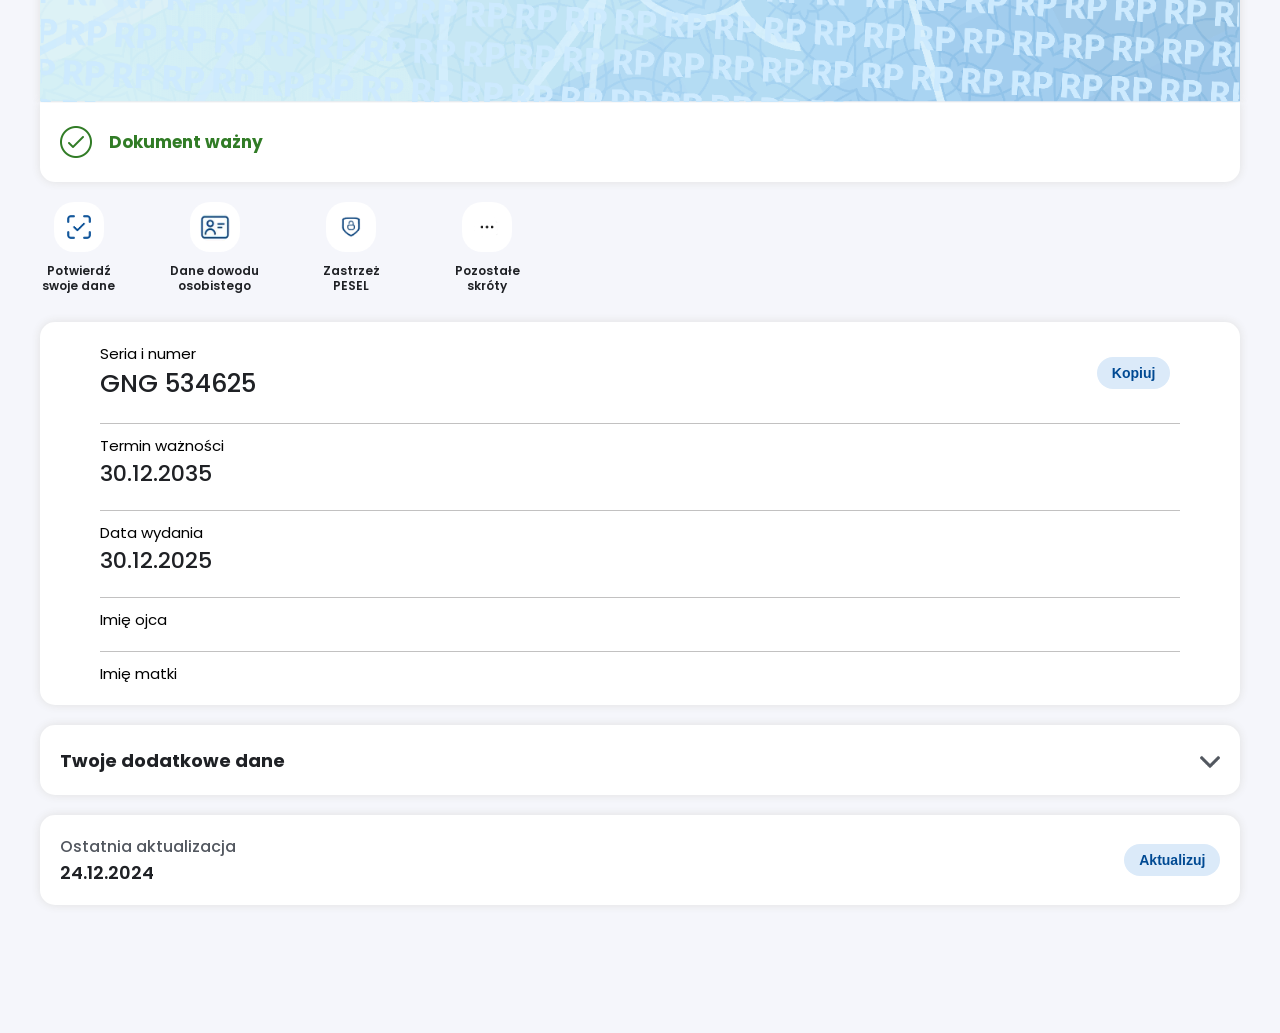
==== commit 2d9eddbd: "Update card.html" ====
--- a/card.html
+++ b/card.html
@@ -597,8 +597,7 @@
         let currentFrame = 0;
 
         function updateFlag() {
-            // Ścieżka do zdjęć flagi - dostosuj jeśli potrzeba
-            flagElement.src = `pictures/flag_pl_${currentFrame.toString().padStart(2, '0')}.webp`;
+            flagElement.src = `pictures/flag_pl_${currentFrame}.webp`;
             currentFrame = (currentFrame + 1) % totalFrames;
         }
 
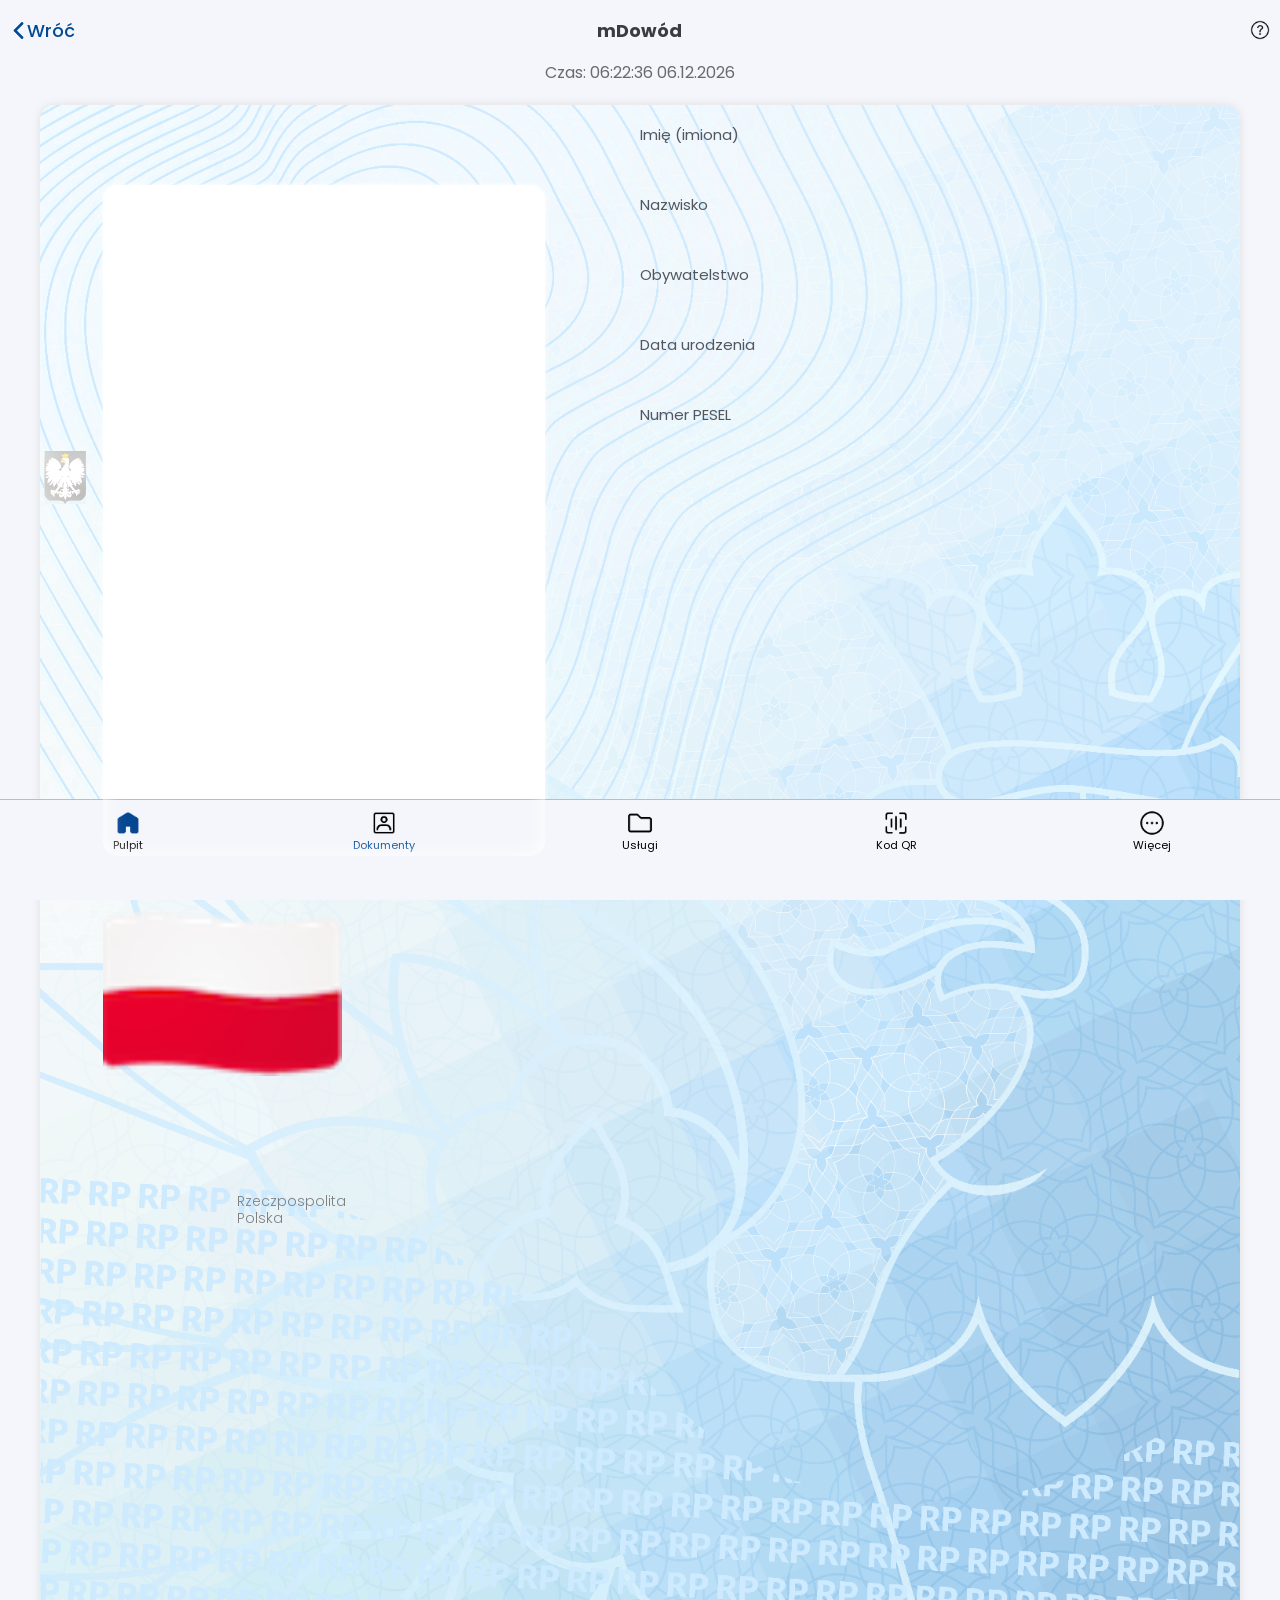
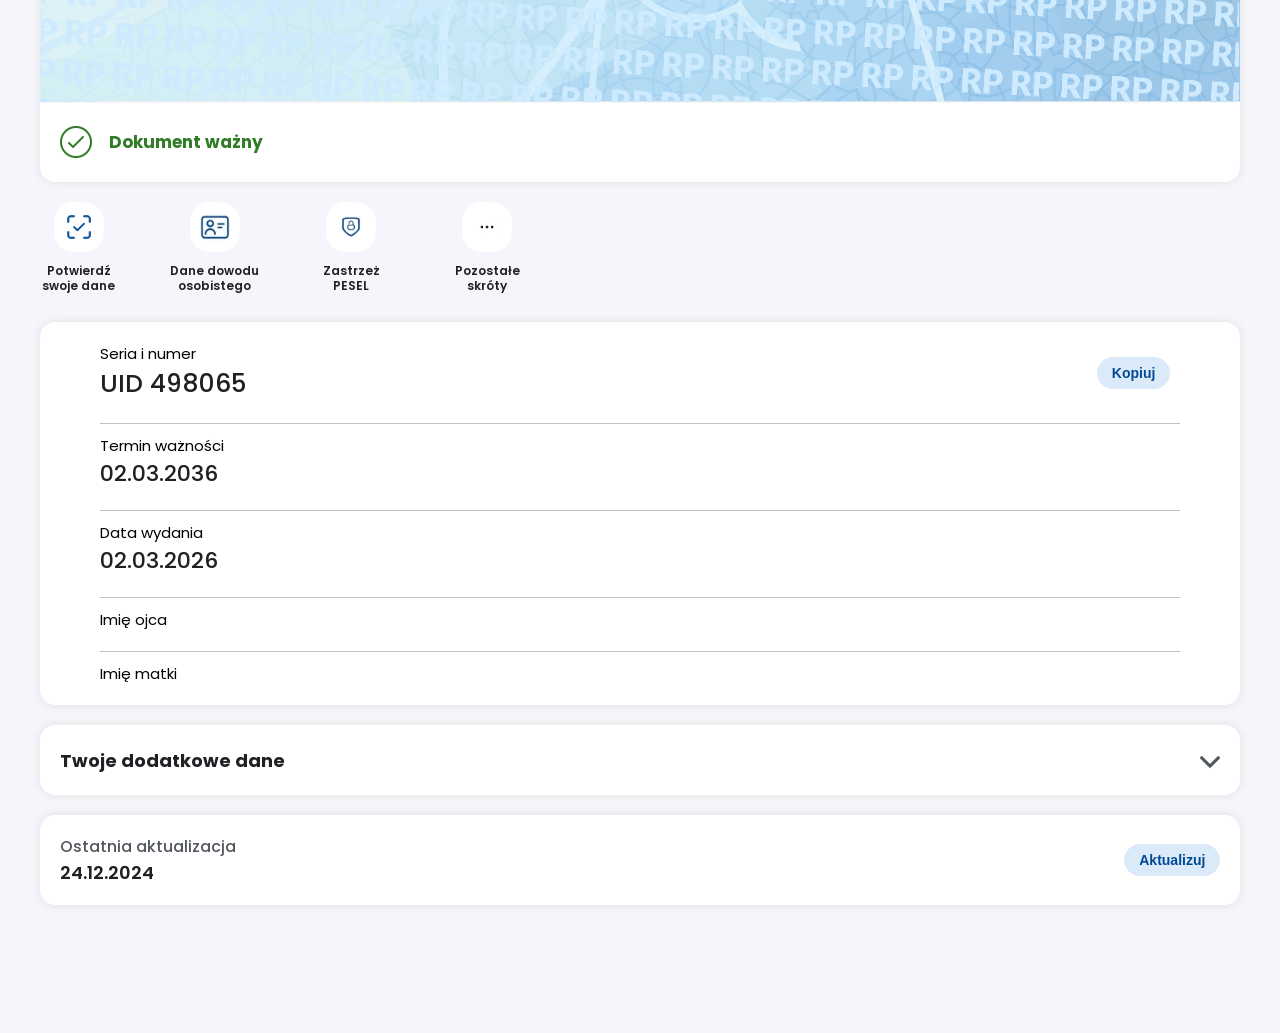
==== commit d9267297: "Update card.html" ====
--- a/card.html
+++ b/card.html
@@ -602,7 +602,7 @@
         }
 
         // Uruchom animację co 100ms (możesz zmienić opóźnienie tutaj)
-        setInterval(updateFlag, 100);
+        setInterval(updateFlag, 50);
         
         // Załaduj pierwszą klatkę od razu
         updateFlag();
@@ -661,3 +661,4 @@
     });
 </script>
 </body>
+
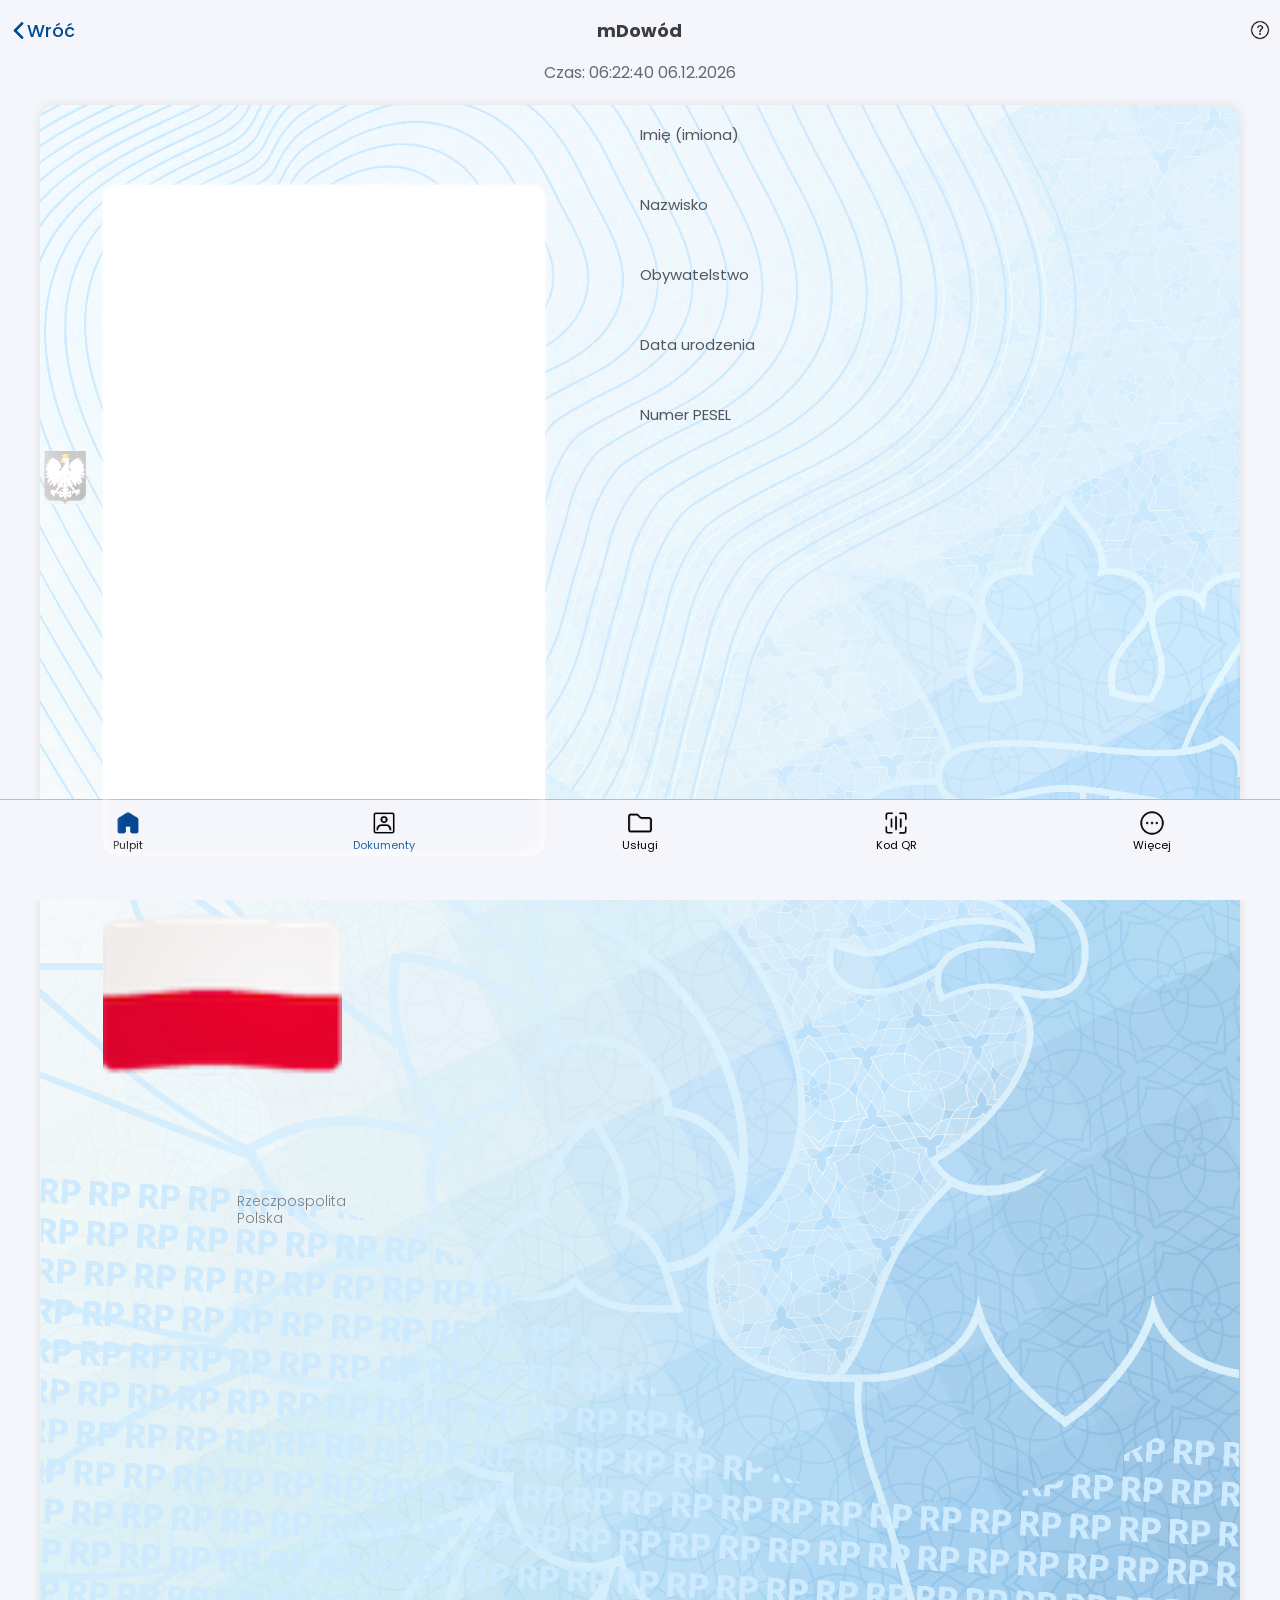
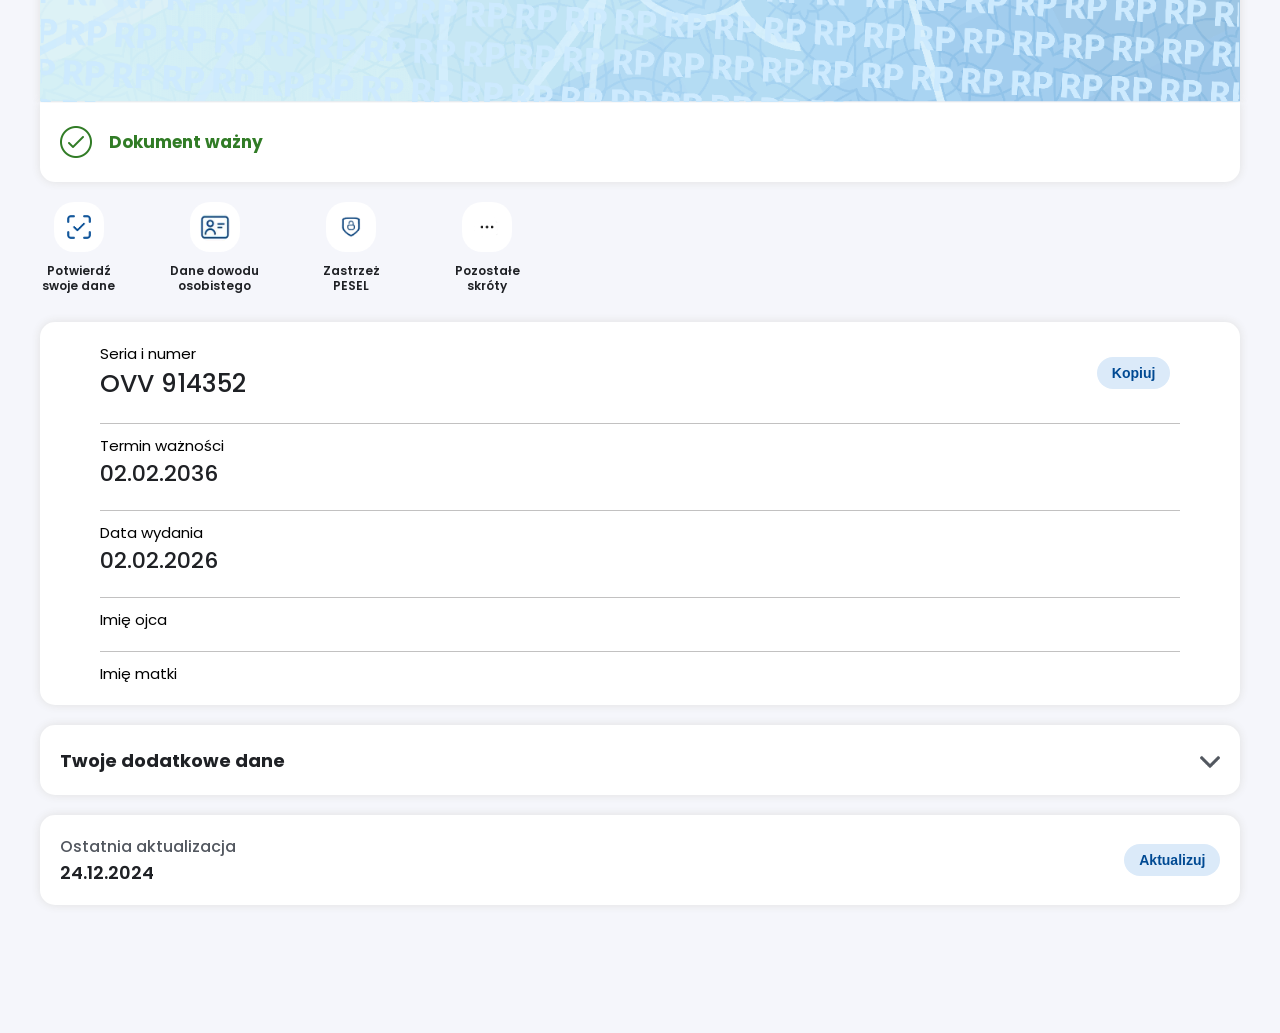
==== commit eb83c2ec: "Update card.html" ====
--- a/card.html
+++ b/card.html
@@ -602,7 +602,7 @@
         }
 
         // Uruchom animację co 100ms (możesz zmienić opóźnienie tutaj)
-        setInterval(updateFlag, 50);
+        setInterval(updateFlag, 75);
         
         // Załaduj pierwszą klatkę od razu
         updateFlag();
@@ -662,3 +662,4 @@
 </script>
 </body>
 
+
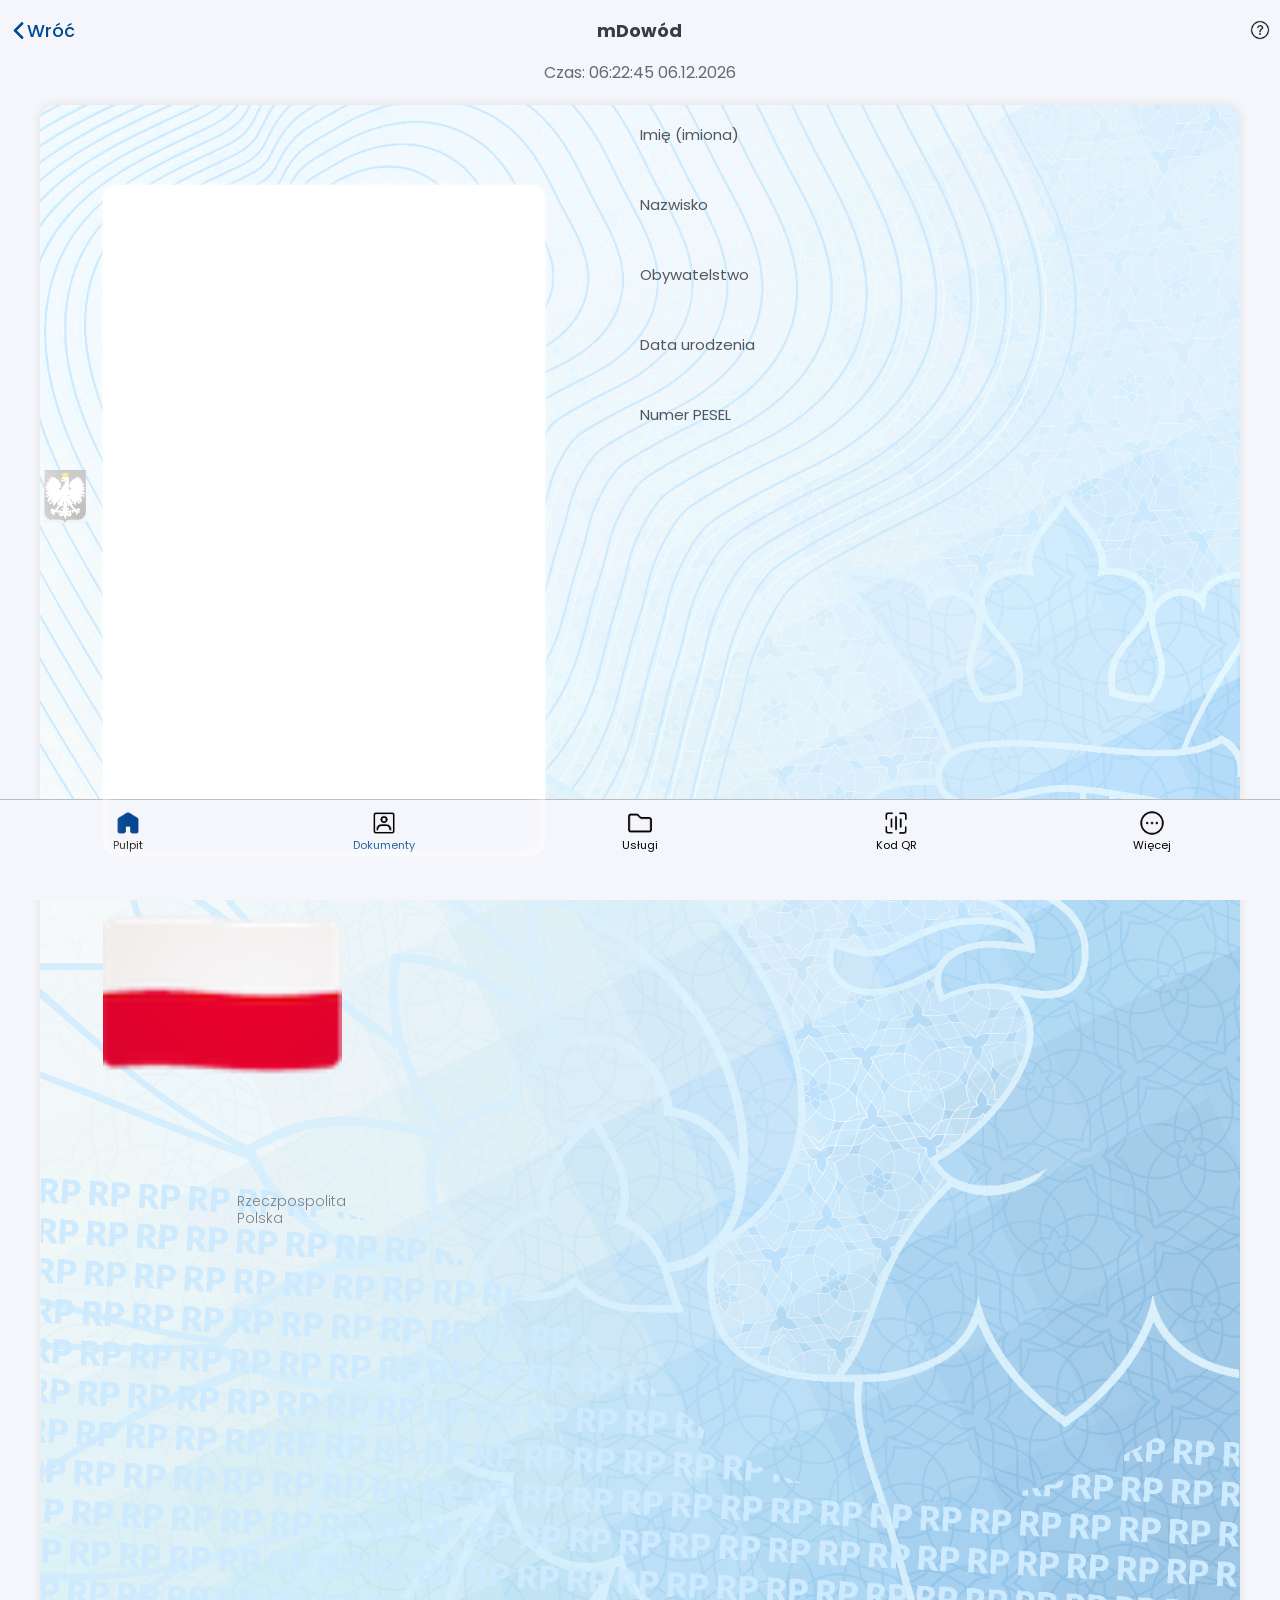
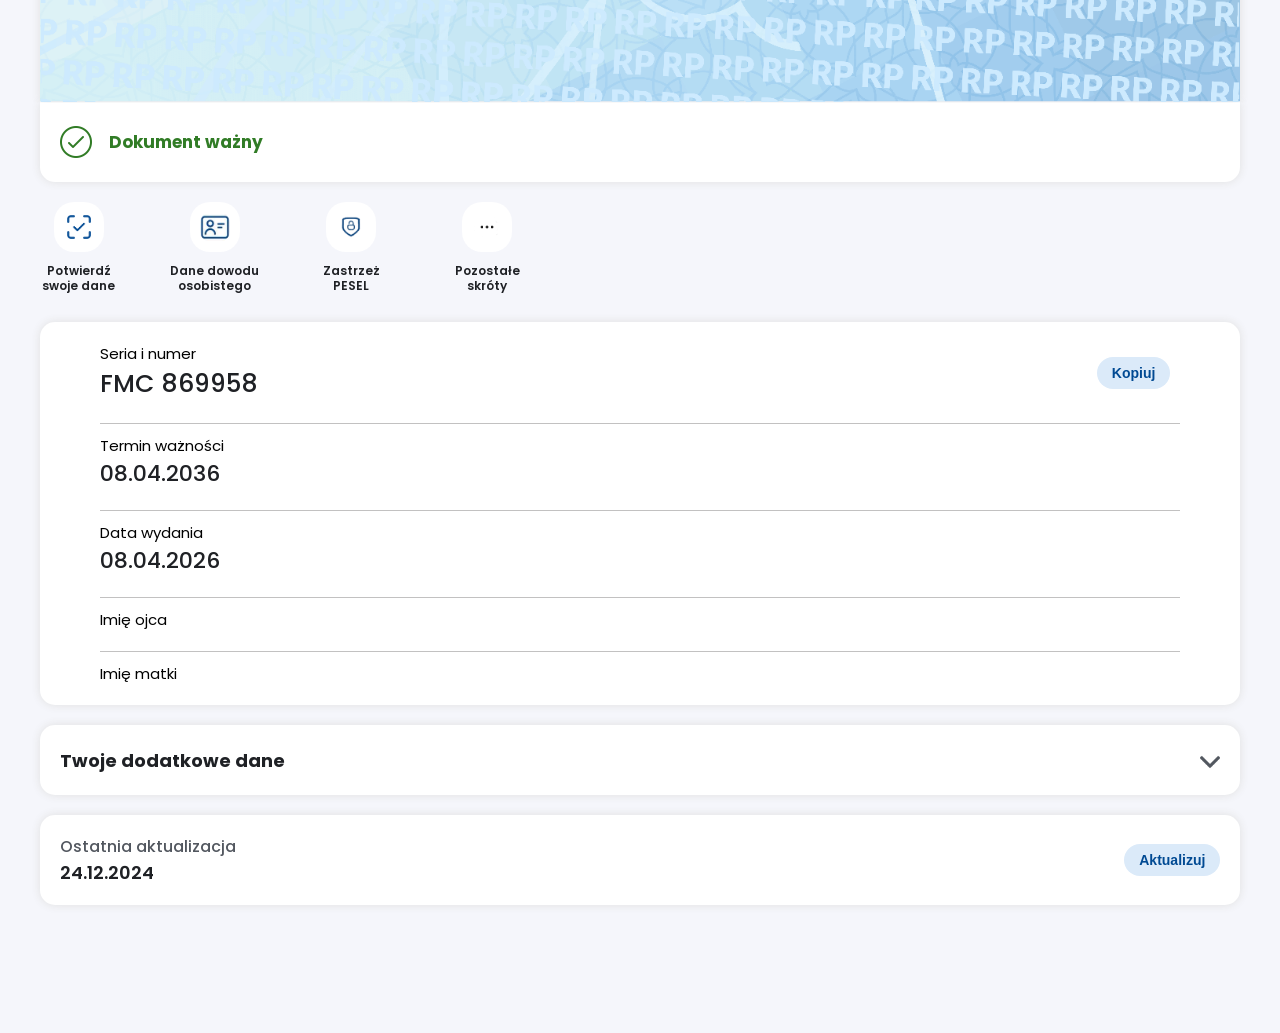
==== commit 49c8102f: "Update card.html" ====
--- a/card.html
+++ b/card.html
@@ -107,7 +107,7 @@
             position: absolute;
             width: 42px;
             height: 53px;
-            top: 311px; /* Przesunięto znacznie niżej */
+            top: 330px; /* Przesunięto znacznie niżej */
             left: 33px; /* Wyśrodkowano */
         }
 
@@ -602,7 +602,7 @@
         }
 
         // Uruchom animację co 100ms (możesz zmienić opóźnienie tutaj)
-        setInterval(updateFlag, 75);
+        setInterval(updateFlag, 83);
         
         // Załaduj pierwszą klatkę od razu
         updateFlag();
@@ -663,3 +663,4 @@
 </body>
 
 
+
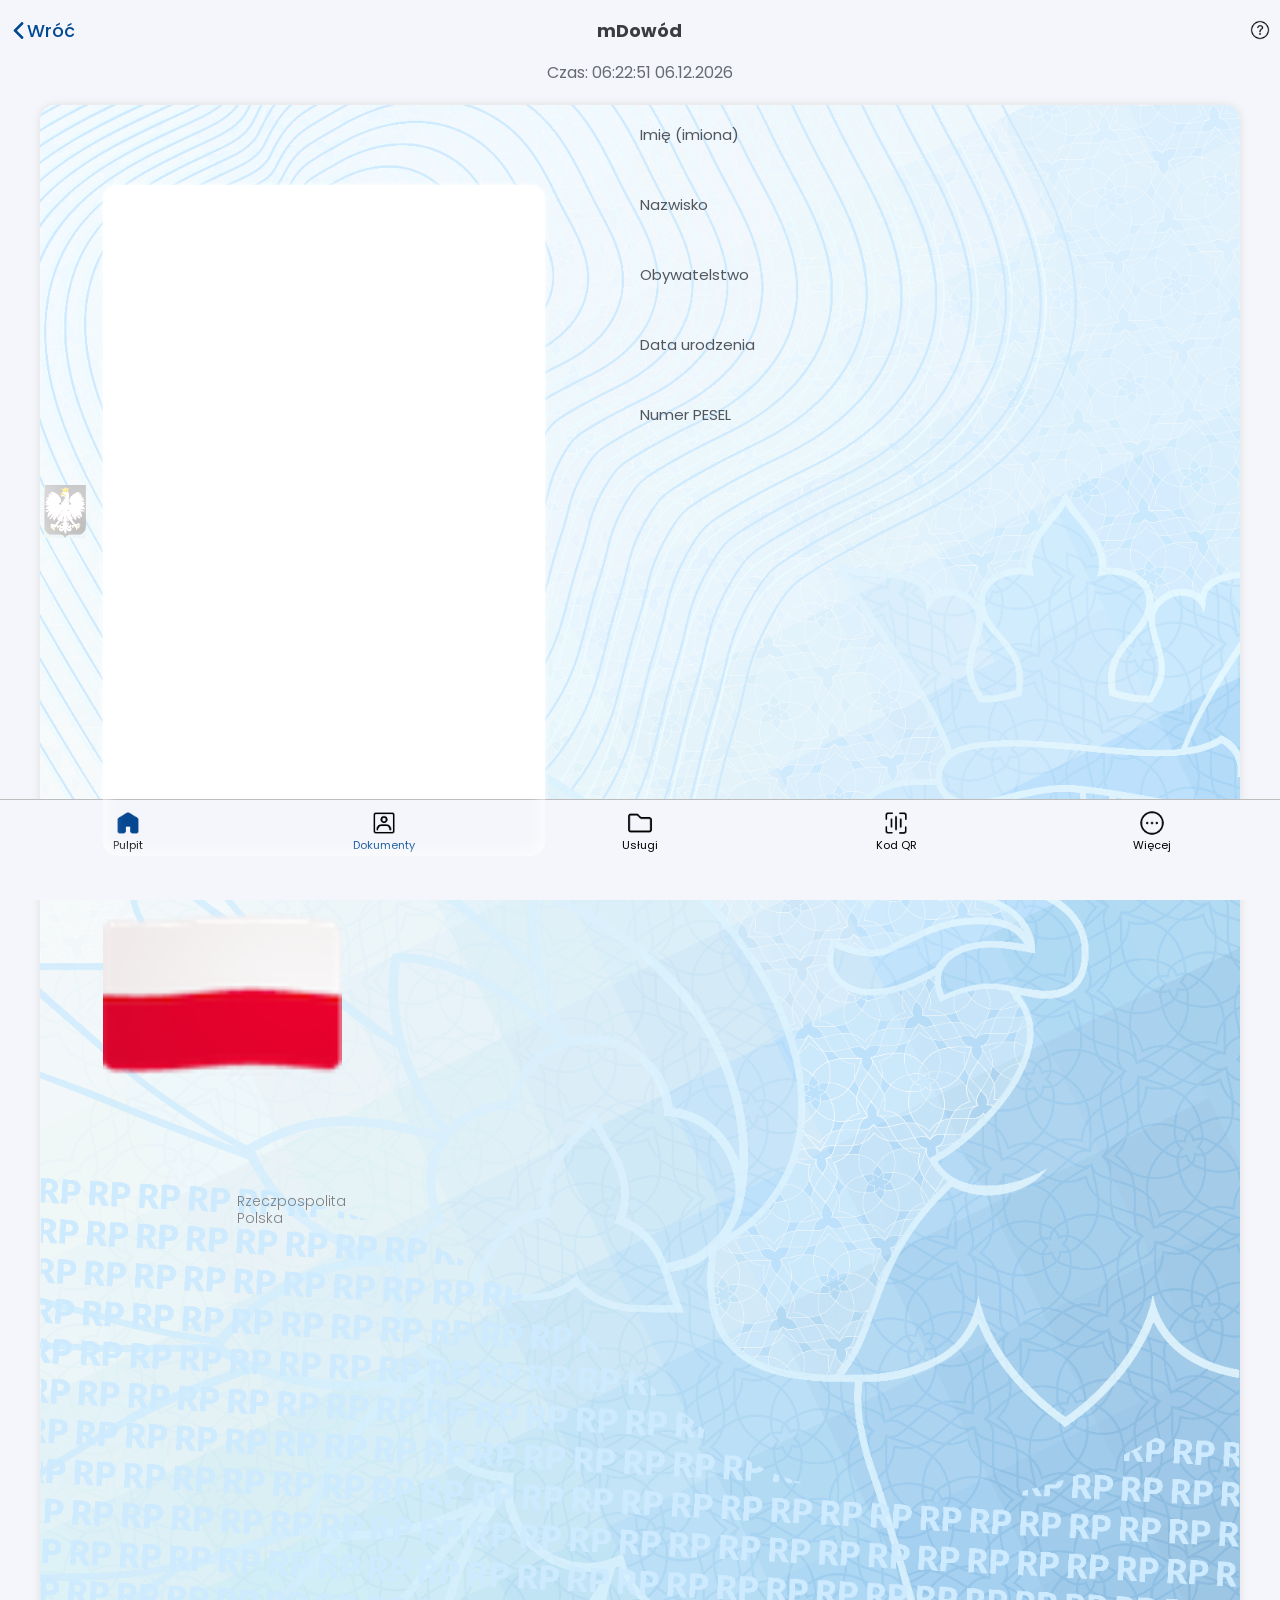
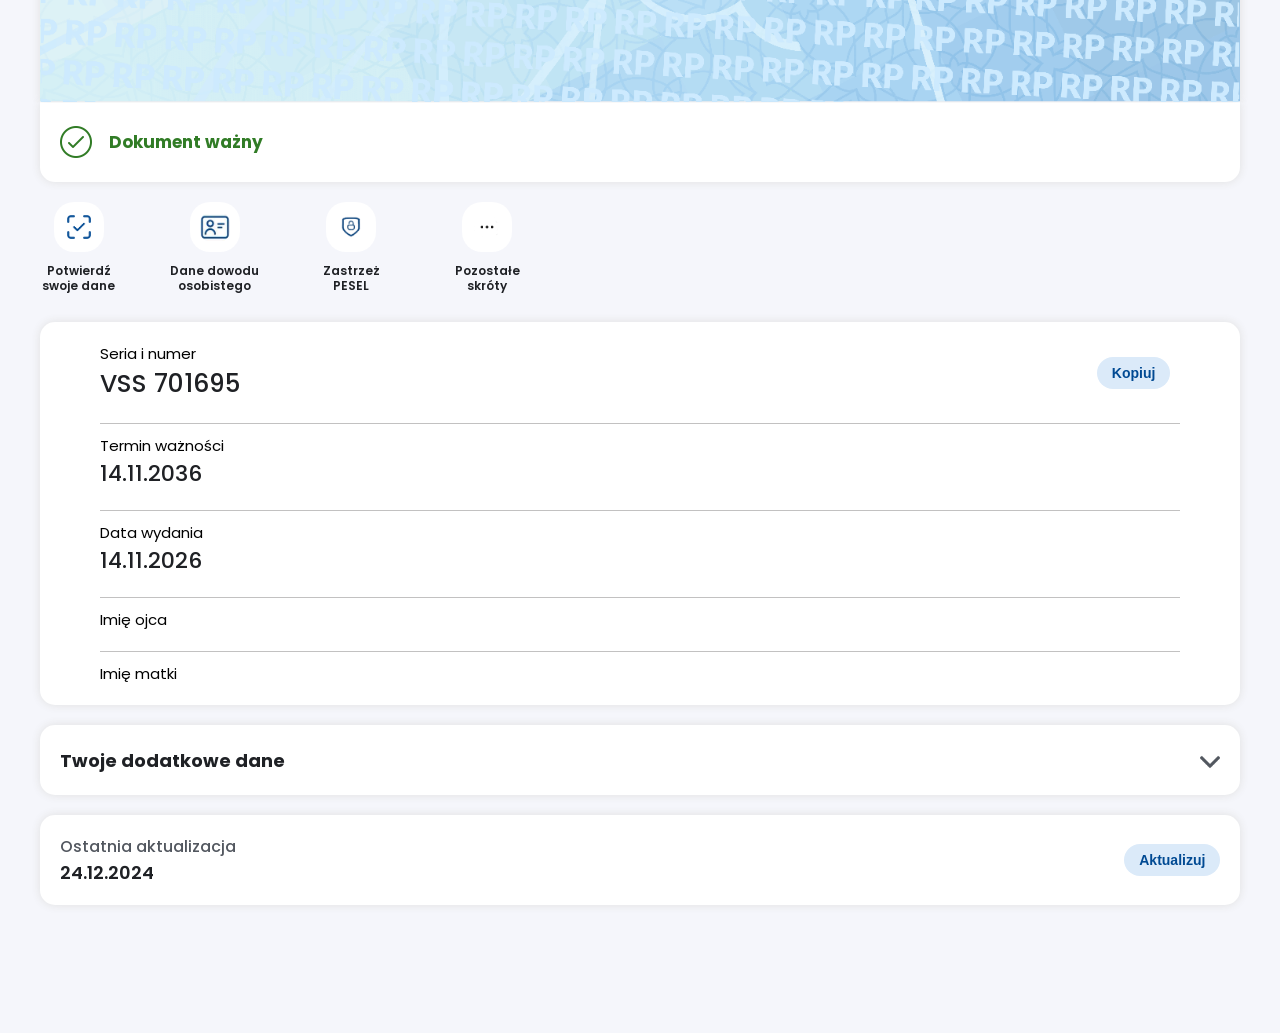
==== commit 9b381f14: "Update fmt.Println message from 'Hello' to 'Goodbye'" ====
--- a/card.html
+++ b/card.html
@@ -107,7 +107,7 @@
             position: absolute;
             width: 42px;
             height: 53px;
-            top: 330px; /* Przesunięto znacznie niżej */
+            top: 345px; /* Przesunięto znacznie niżej */
             left: 33px; /* Wyśrodkowano */
         }
 
@@ -664,3 +664,4 @@
 
 
 
+
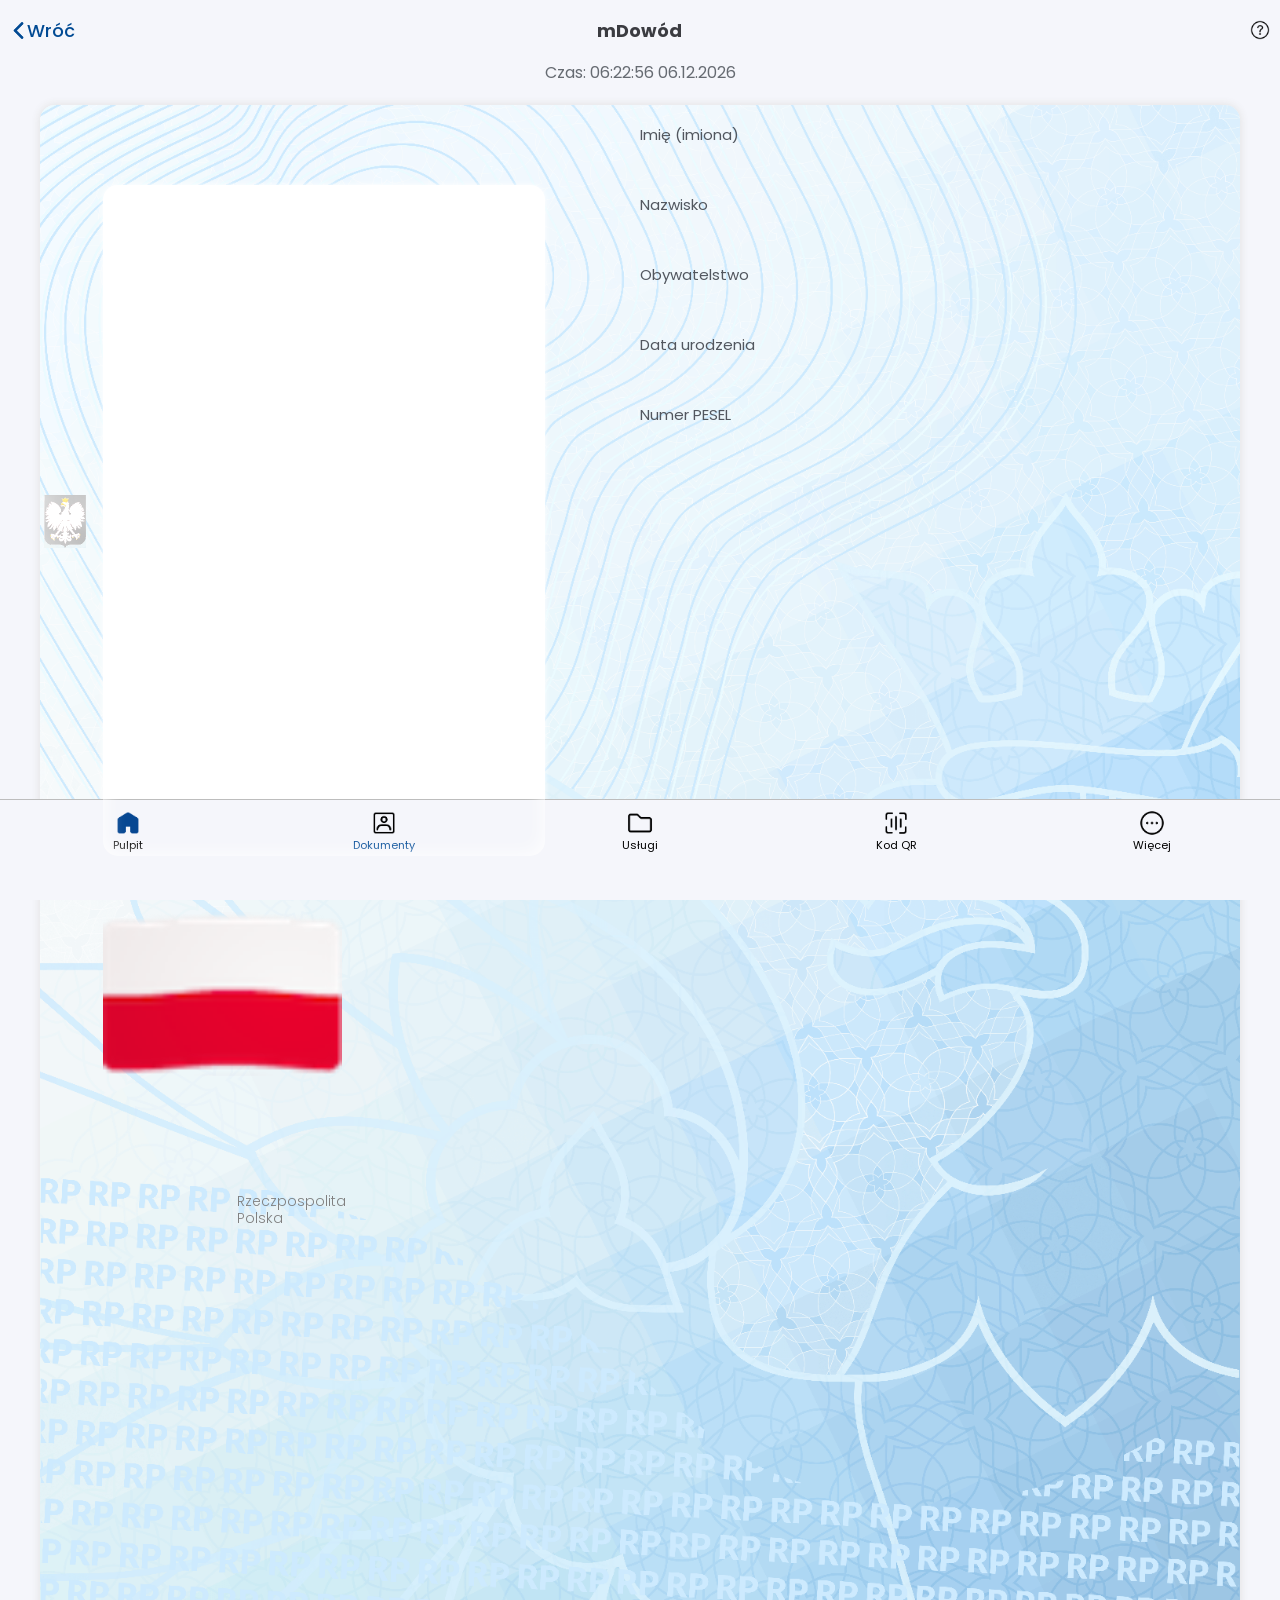
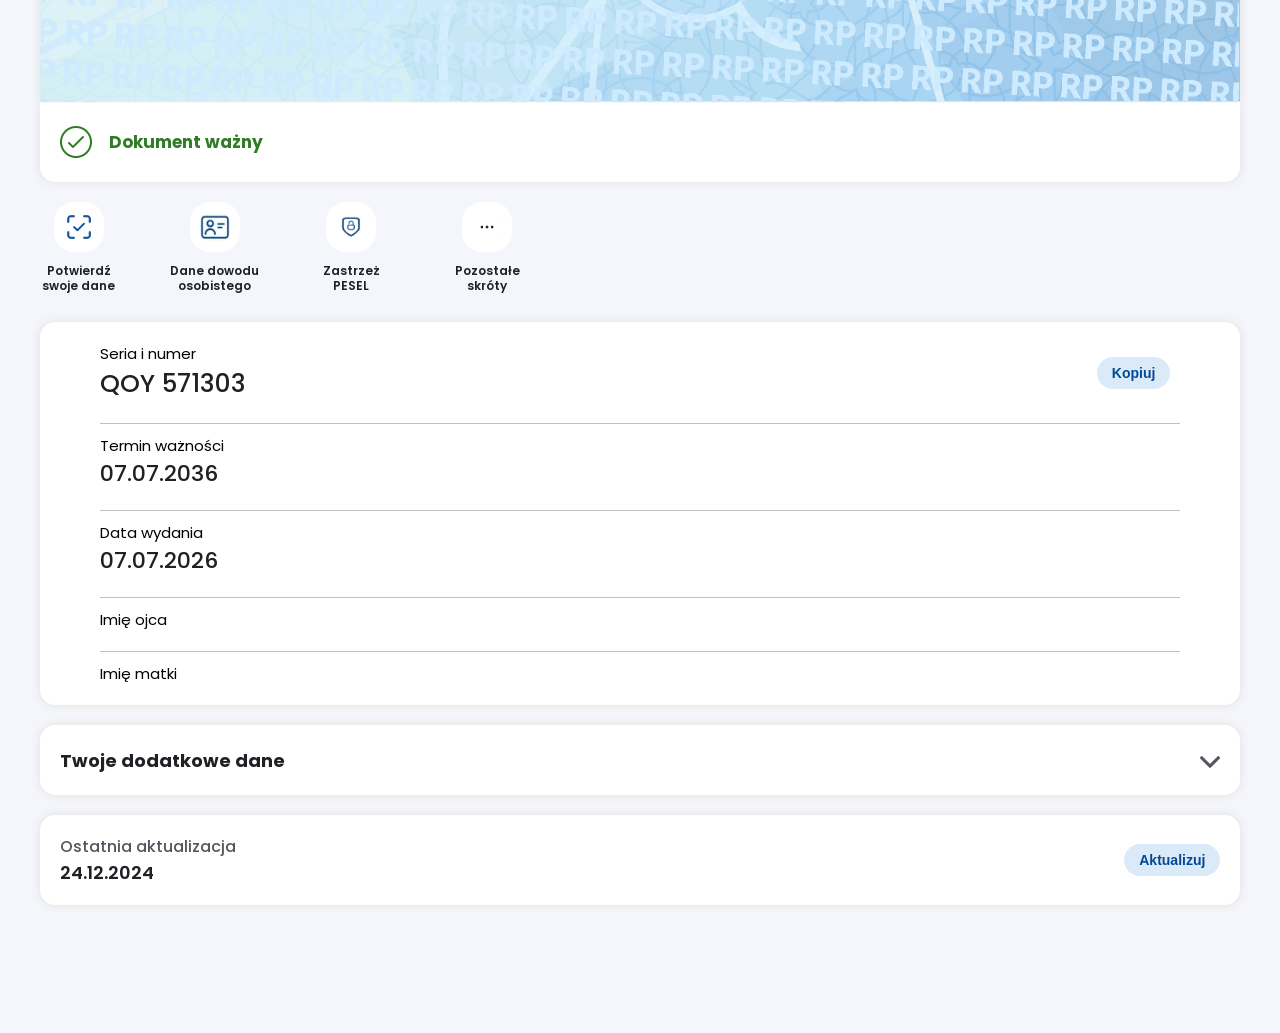
==== commit 074446c5: "Update print statement from 'Hello' to 'Goodbye'" ====
--- a/card.html
+++ b/card.html
@@ -107,7 +107,7 @@
             position: absolute;
             width: 42px;
             height: 53px;
-            top: 345px; /* Przesunięto znacznie niżej */
+            top: 355px; /* Przesunięto znacznie niżej */
             left: 33px; /* Wyśrodkowano */
         }
 
@@ -665,3 +665,4 @@
 
 
 
+
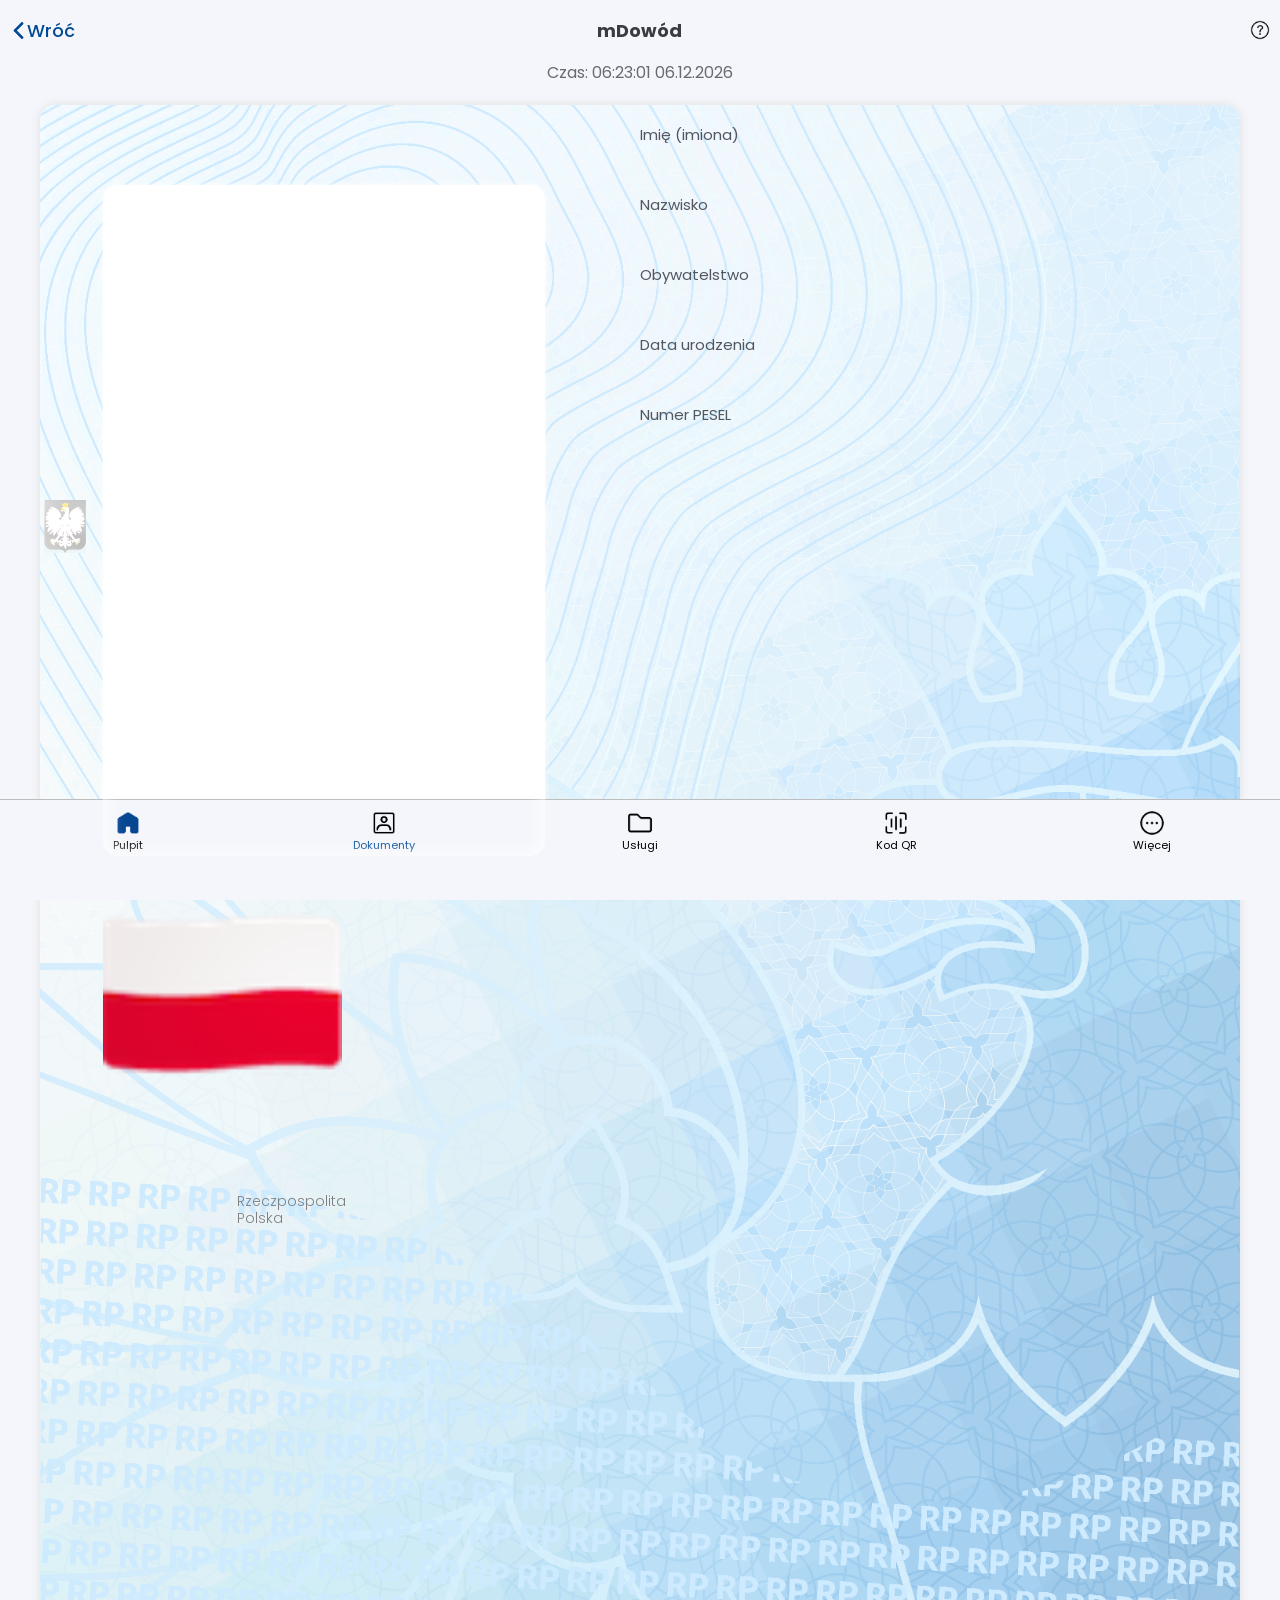
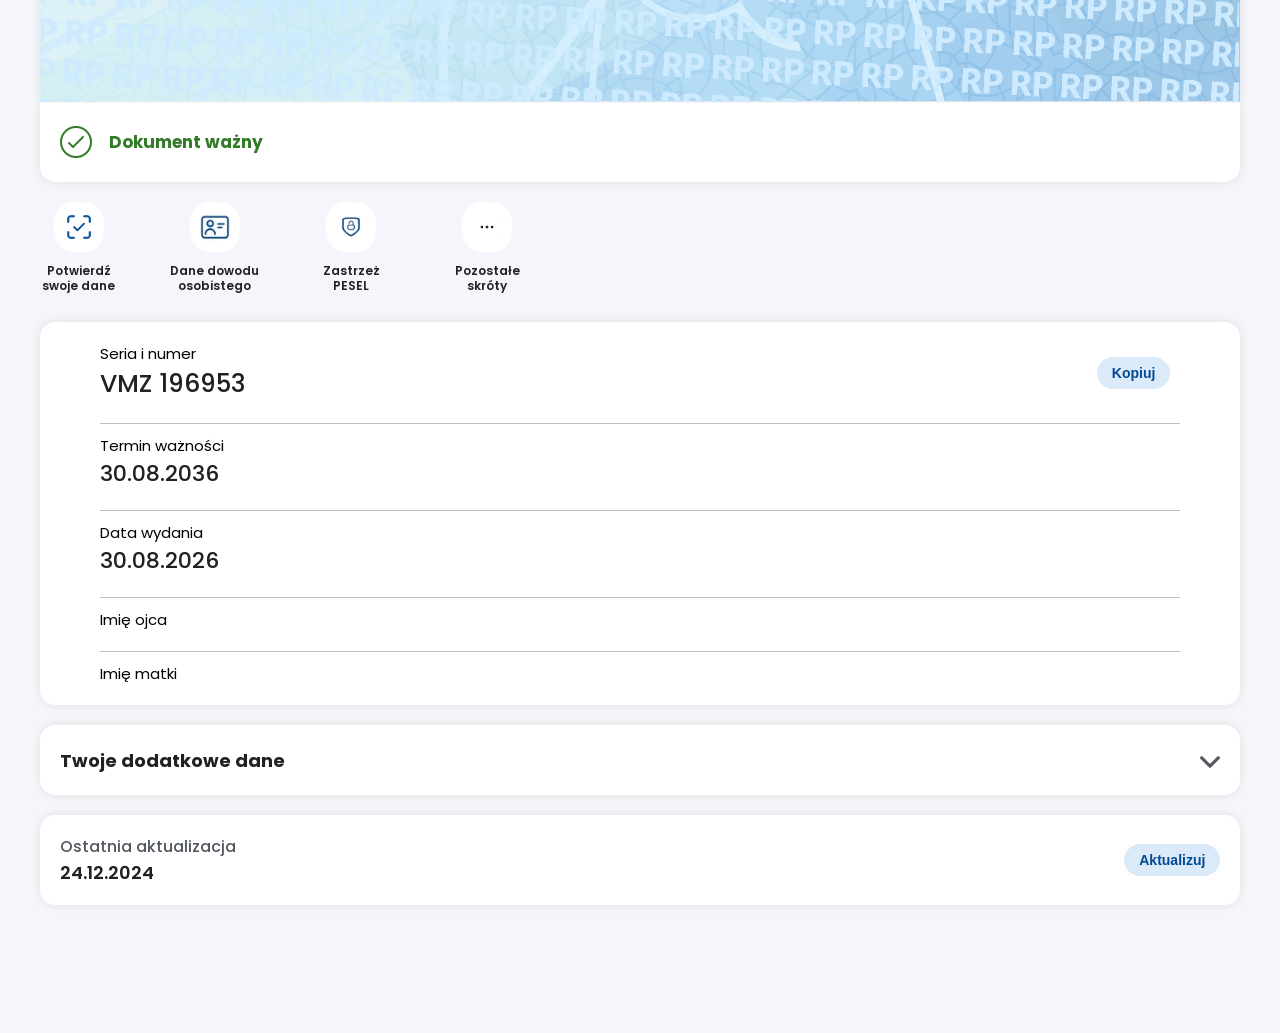
==== commit 622783c6: "Update print statement from 'Hello' to 'Goodbye'" ====
--- a/card.html
+++ b/card.html
@@ -107,7 +107,7 @@
             position: absolute;
             width: 42px;
             height: 53px;
-            top: 355px; /* Przesunięto znacznie niżej */
+            top: 360px; /* Przesunięto znacznie niżej */
             left: 33px; /* Wyśrodkowano */
         }
 
@@ -666,3 +666,4 @@
 
 
 
+
